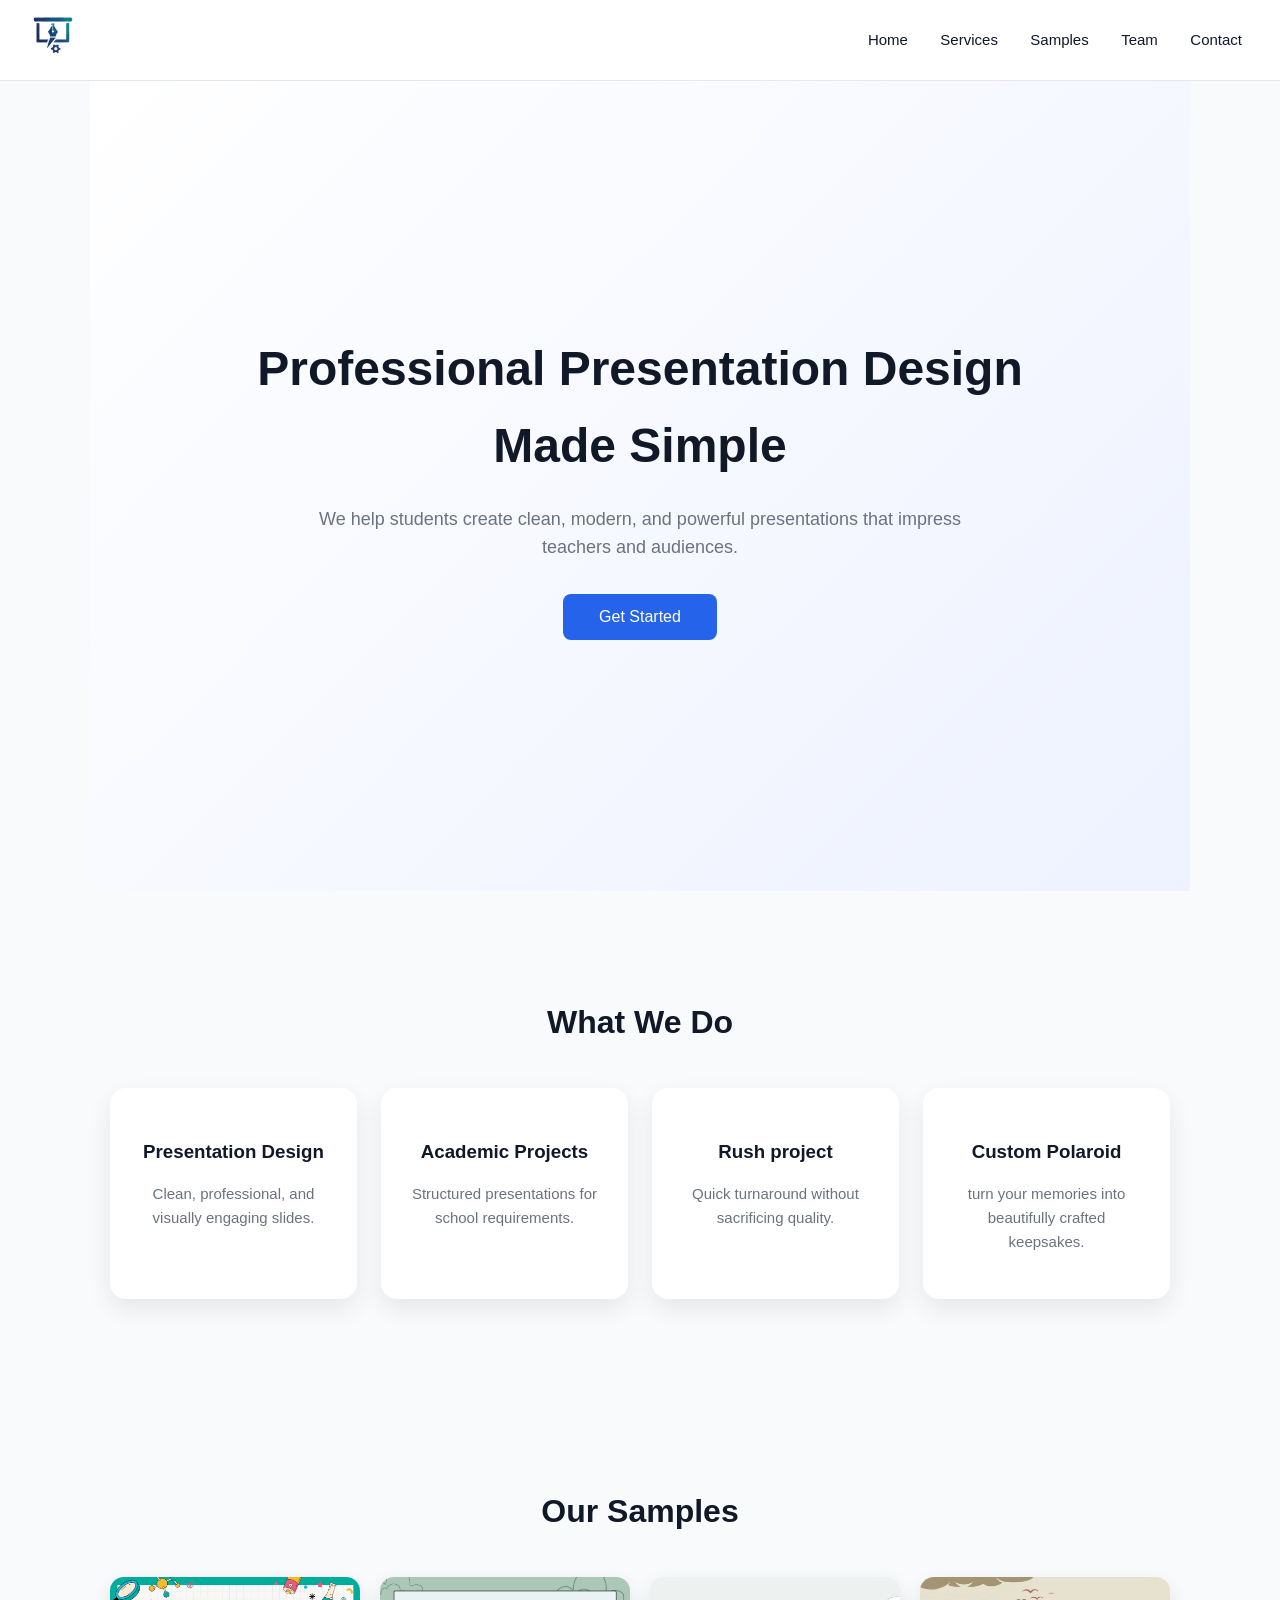
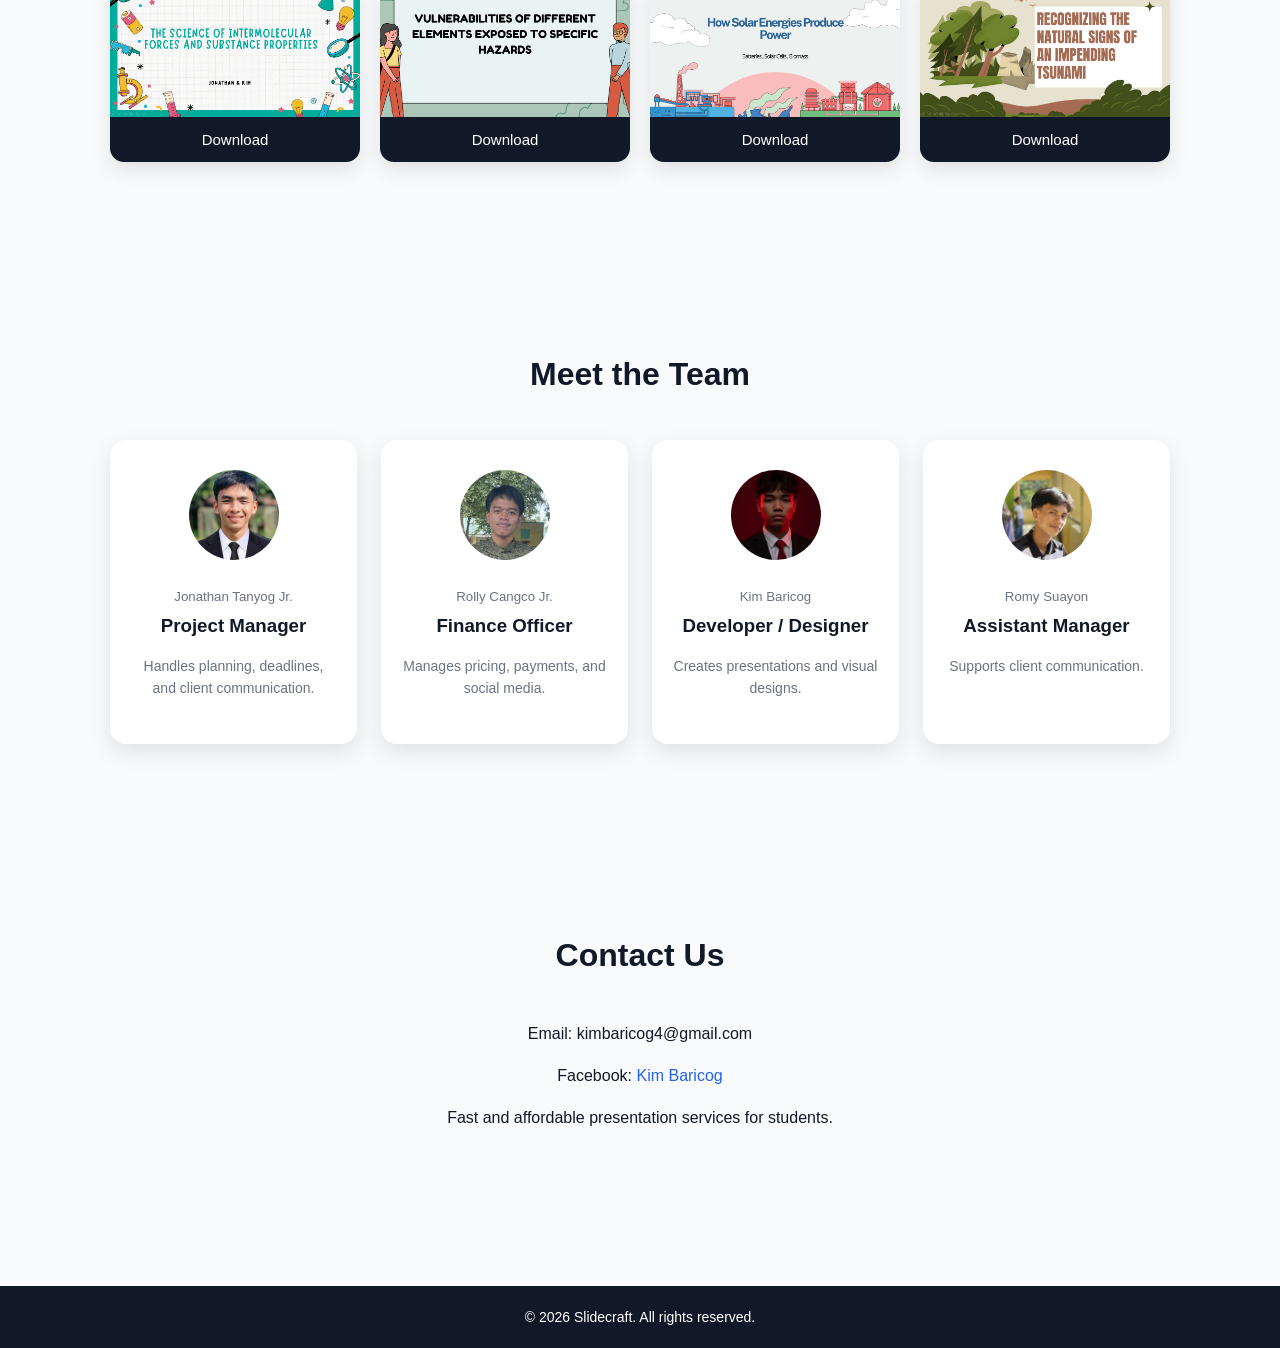
==== index.html @ c9a77bda "final" ====
<!DOCTYPE html>
<html lang="en">
  <head>
    <meta charset="UTF-8" />
    <meta name="viewport" content="width=device-width, initial-scale=1.0" />
    <title>Slidecraft</title>
    <link rel="icon" href="static/logoforweb.png" />
    <link rel="stylesheet" type="text/css" href="static/main.css" />
  </head>

  <body>
    <!-- HEADER -->
    <header>
      <div class="name">
        <img src="static/logoforweb.png" alt="Slidecraft Logo" />
      </div>
      <div class="landings">
        <a href="#main"><button>Home</button></a>
        <a href="#services"><button>Services</button></a>
        <a href="#sample"><button>Samples</button></a>
        <a href="#team"><button>Team</button></a>
        <a href="#contact"><button>Contact</button></a>
      </div>
    </header>

    <!-- HERO -->
    <section id="main">
      <div class="maintext">
        <h1>Professional Presentation Design Made Simple</h1>
        <p>
          We help students create clean, modern, and powerful presentations that
          impress teachers and audiences.
        </p>
        <button id="btn">Get Started</button>
      </div>
    </section>

    <!-- SERVICES -->
    <section id="services">
      <h2>What We Do</h2>
      <div class="services">
        <div class="service">
          <h3>Presentation Design</h3>
          <p>Clean, professional, and visually engaging slides.</p>
        </div>
        <div class="service">
          <h3>Academic Projects</h3>
          <p>Structured presentations for school requirements.</p>
        </div>
        <div class="service">
          <h3>Rush project</h3>
          <p>Quick turnaround without sacrificing quality.</p>
        </div>
        <div class="service">
          <h3>Custom Polaroid</h3>
          <p>turn your memories into beautifully crafted keepsakes.</p>
        </div>
      </div>
    </section>

    <!-- SAMPLES -->
    <section id="sample">
      <h2>Our Samples</h2>
      <div class="samples">
        <div class="samplebox">
          <img src="static/photo/inter.png" />
          <a href="static/pptexample/intemolecular.pptx">
            <button>Download</button></a
          >
        </div>
        <div class="samplebox">
          <img src="static/photo/vulna.png" />
          <a href="static/pptexample/Vulnerabilities.pptx"
            ><button>Download</button></a
          >
        </div>
        <div class="samplebox">
          <img src="static/photo/solar.png" />
          <a href="static/pptexample/Solar Energies.pptx"
            ><button>Download</button></a
          >
        </div>
        <div class="samplebox">
          <img src="static/photo/tsunami.png" />
          <a href="static/pptexample/tsunami.pptx"><button>Download</button></a>
        </div>
      </div>
    </section>

    <!-- TEAM -->
    <section id="team">
      <h2>Meet the Team</h2>
      <div class="team">
        <div class="member">
          <img src="static/photo/tanyog.jpg" />
          <h5>Jonathan Tanyog Jr.</h5>
          <h3>Project Manager</h3>
          <p>Handles planning, deadlines, and client communication.</p>
        </div>

        <div class="member">
          <img src="static/photo/cangco.jpg" />
          <h5>Rolly Cangco Jr.</h5>
          <h3>Finance Officer</h3>
          <p>Manages pricing, payments, and social media.</p>
        </div>

        <div class="member">
          <img src="static/photo/kim.jpg" />
          <h5>Kim Baricog</h5>
          <h3>Developer / Designer</h3>
          <p>Creates presentations and visual designs.</p>
        </div>

        <div class="member">
          <img src="static/photo/romy.jpg" />
          <h5>Romy Suayon</h5>
          <h3>Assistant Manager</h3>
          <p>Supports client communication.</p>
        </div>
      </div>
    </section>

    <!-- CONTACT -->
    <section id="contact">
      <h2>Contact Us</h2>
      <div class="contact">
        <p>Email: kimbaricog4@gmail.com</p>
        <p>
          Facebook:
          <a href="https://www.facebook.com/kim.baricog.2025">Kim Baricog</a>
        </p>
        <p>Fast and affordable presentation services for students.</p>
      </div>
    </section>

    <footer>© 2026 Slidecraft. All rights reserved.</footer>
  </body>
  <script src="static/main.js" defer></script>
</html>
---- static/main.css ----
:root {
  --primary: #111827;
  --accent: #2563eb;
  --bg-light: #f8fafc;
  --text-muted: #6b7280;
}

* {
  box-sizing: border-box;
  font-family: "Segoe UI", Arial, sans-serif;
}

html {
  scroll-behavior: smooth;
}

body {
  margin: 0;
  background-color: var(--bg-light);
  color: var(--primary);
  line-height: 1.6;
}

/* ================= HEADER ================= */
header {
  position: sticky;
  top: 0;
  z-index: 100;
  background: #fff;
  padding: 16px 32px;
  display: flex;
  justify-content: space-between;
  align-items: center;
  border-bottom: 1px solid #e5e7eb;
}

.name img {
  height: 40px;
}

.landings a {
  margin-left: 16px;
  text-decoration: none;
}

.landings button {
  background: none;
  border: none;
  font-size: 15px;
  cursor: pointer;
  color: var(--primary);
}

.landings button:hover {
  color: var(--accent);
}

/* ================= HERO ================= */
#main {
  min-height: 90vh;
  display: flex;
  align-items: center;
  justify-content: center;
  padding: 80px 20px;
  text-align: center;
  background: linear-gradient(135deg, #ffffff, #eef2ff);
}

.maintext h1 {
  font-size: 3rem;
  max-width: 800px;
  margin: 0 auto 20px;
}

.maintext p {
  font-size: 18px;
  color: var(--text-muted);
  max-width: 650px;
  margin: 0 auto 32px;
}

.maintext button {
  padding: 14px 36px;
  border-radius: 8px;
  border: none;
  background: var(--accent);
  color: #fff;
  font-size: 16px;
  cursor: pointer;
}

.maintext button:hover {
  background: #1d4ed8;
}

/* ================= SECTIONS ================= */
section {
  padding: 80px 20px;
  max-width: 1100px;
  margin: auto;
}

section h2 {
  font-size: 2rem;
  text-align: center;
  margin-bottom: 40px;
}

/* ================= SERVICES ================= */
.services {
  display: grid;
  grid-template-columns: repeat(auto-fit, minmax(220px, 1fr));
  gap: 24px;
}

.service {
  background: #fff;
  padding: 30px;
  border-radius: 16px;
  text-align: center;
  box-shadow: 0 10px 25px rgba(0, 0, 0, 0.08);
}

.service h3 {
  margin-bottom: 10px;
}

.service p {
  color: var(--text-muted);
  font-size: 15px;
}

/* ================= SAMPLES ================= */
.samples {
  display: grid;
  grid-template-columns: repeat(auto-fit, minmax(220px, 1fr));
  gap: 20px;
}

.samplebox {
  background: #fff;
  border-radius: 14px;
  overflow: hidden;
  box-shadow: 0 8px 20px rgba(0, 0, 0, 0.1);
}

.samplebox img {
  width: 100%;
  display: block;
}

.samplebox button {
  width: 100%;
  padding: 14px;
  border: none;
  background: var(--primary);
  color: #fff;
  cursor: pointer;
  font-size: 15px;
}

/* ================= TEAM ================= */
.team {
  display: grid;
  grid-template-columns: repeat(auto-fit, minmax(220px, 1fr));
  gap: 24px;
}

.member {
  background: #fff;
  border-radius: 16px;
  padding: 30px 20px;
  text-align: center;
  box-shadow: 0 8px 22px rgba(0, 0, 0, 0.1);
}

.member img {
  width: 90px;
  height: 90px;
  border-radius: 50%;
  object-fit: cover;
  margin-bottom: 12px;
}

.member h5 {
  margin: 6px 0 2px;
  font-weight: normal;
  color: var(--text-muted);
}

.member h3 {
  margin: 4px 0;
}

.member p {
  font-size: 14px;
  color: var(--text-muted);
}

/* ================= CONTACT ================= */
.contact {
  text-align: center;
  font-size: 16px;
}

.contact a {
  color: var(--accent);
  text-decoration: none;
}

/* ================= FOOTER ================= */
footer {
  background: var(--primary);
  color: #fff;
  text-align: center;
  padding: 20px;
  font-size: 14px;
  margin-top: 60px;
}
/* ================= MOBILE OPTIMIZATION ================= */
@media (max-width: 768px) {
  /* HEADER */
  header {
    padding: 12px 16px;
    flex-direction: column;
    gap: 10px;
  }

  .landings {
    display: flex;
    flex-wrap: wrap;
    justify-content: center;
    gap: 10px;
  }

  .landings button {
    font-size: 14px;
  }

  /* HERO */
  #main {
    padding: 60px 16px;
  }

  .maintext h1 {
    font-size: 2rem;
  }

  .maintext p {
    font-size: 16px;
  }

  .maintext button {
    width: 100%;
    max-width: 320px;
  }

  /* SECTIONS */
  section {
    padding: 60px 16px;
  }

  section h2 {
    font-size: 1.6rem;
  }

  /* SERVICES */
  .services {
    gap: 16px;
  }

  /* SAMPLES */
  .samples {
    grid-template-columns: 1fr;
  }

  /* TEAM */
  .team {
    grid-template-columns: 1fr;
  }

  .member {
    padding: 24px 16px;
  }

  /* CONTACT */
  .contact p {
    font-size: 15px;
  }

  footer {
    font-size: 13px;
    padding: 16px;
  }
}
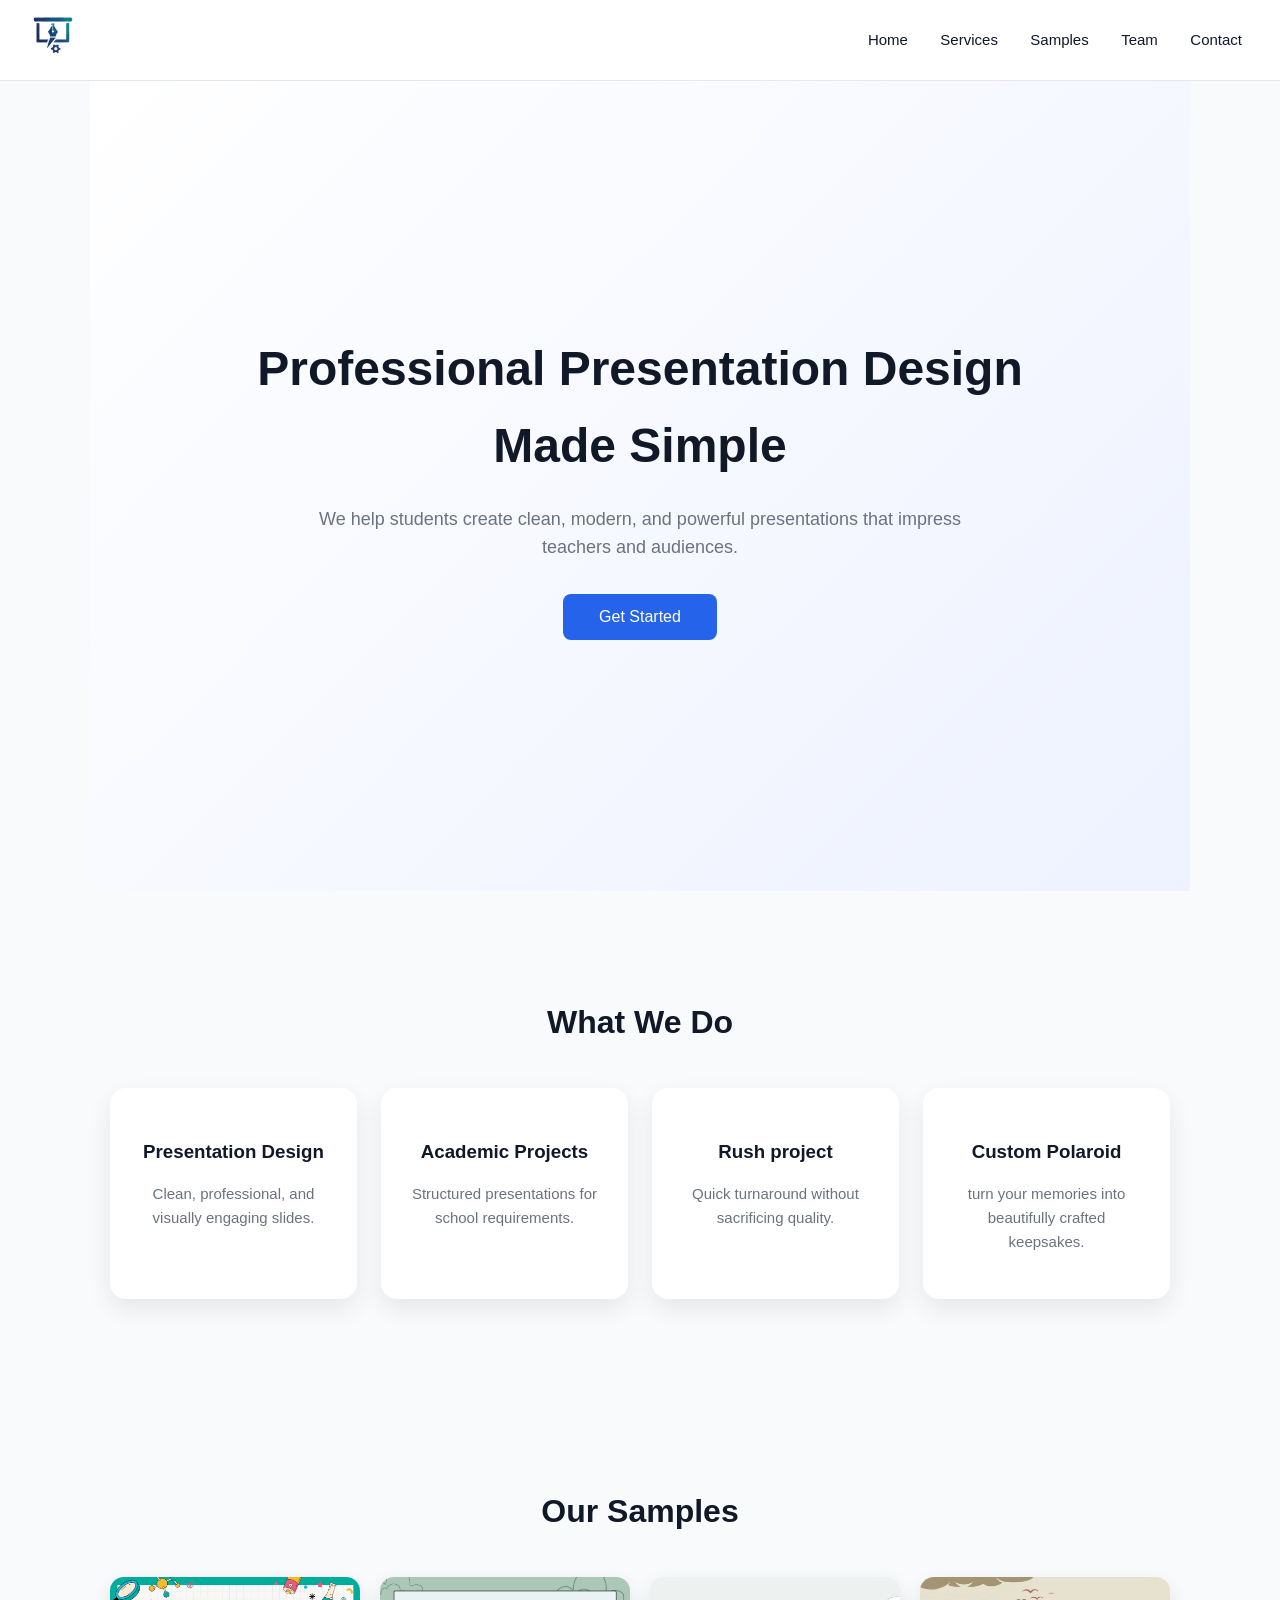
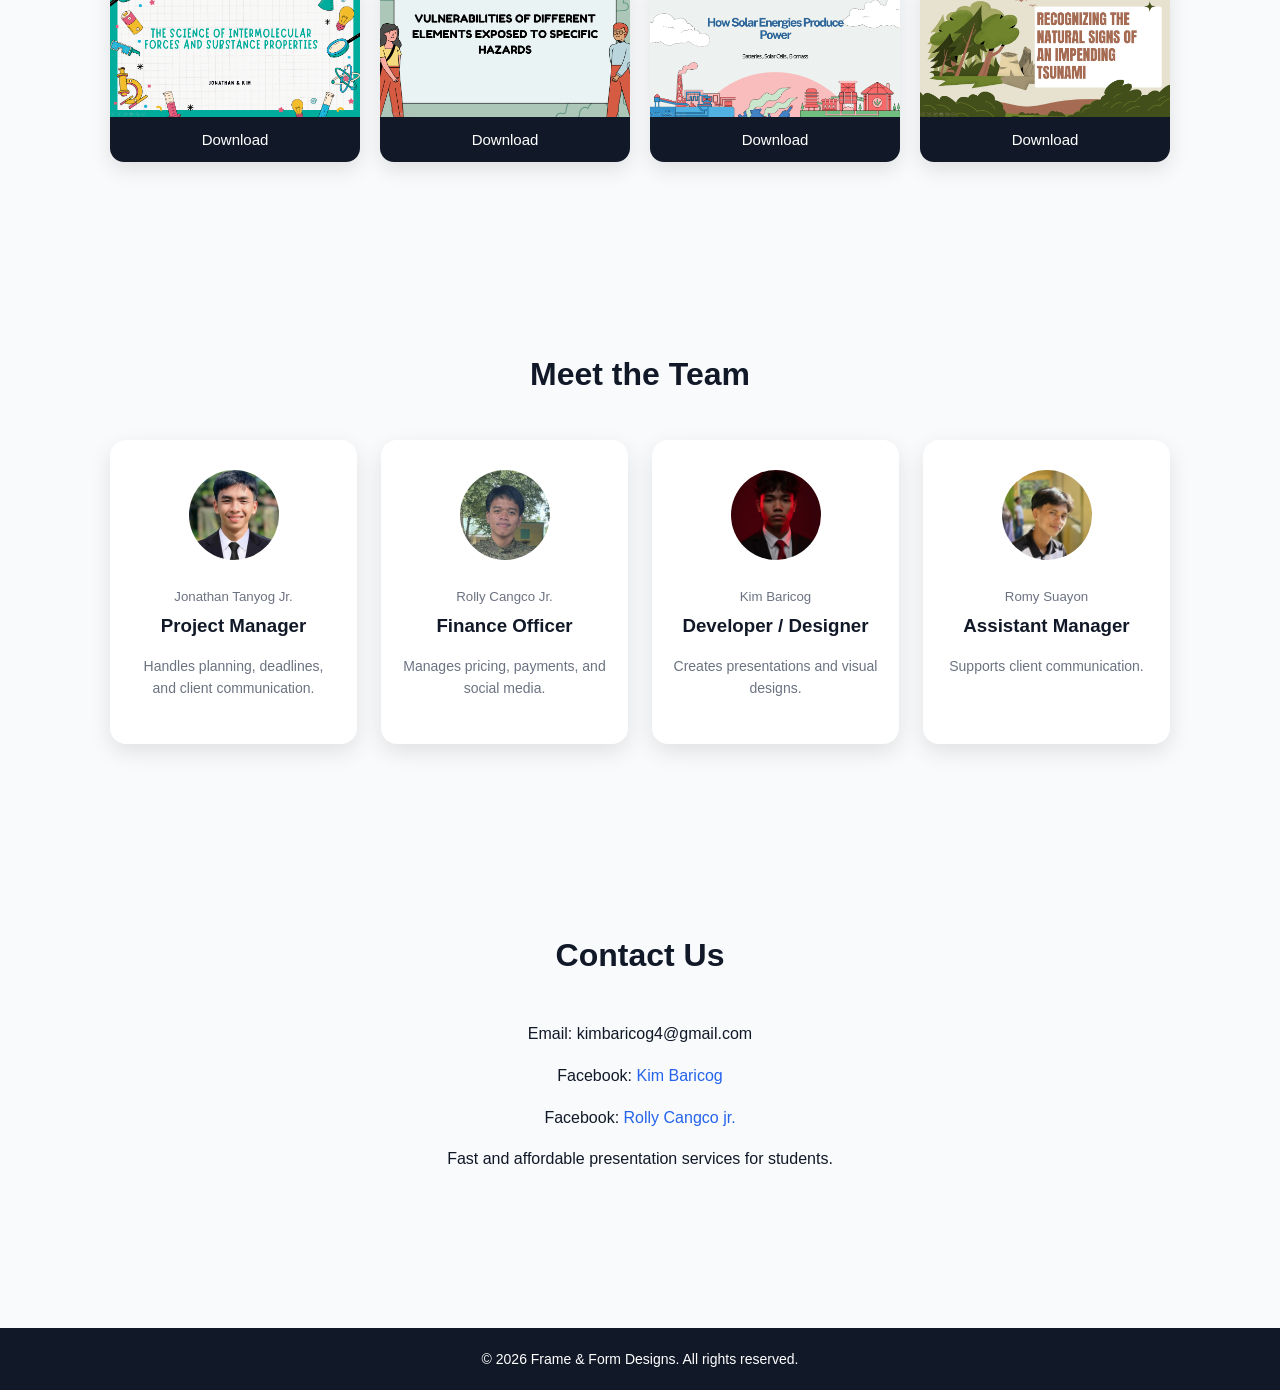
==== commit 2989d22a: "h" ====
--- a/index.html
+++ b/index.html
@@ -3,7 +3,7 @@
   <head>
     <meta charset="UTF-8" />
     <meta name="viewport" content="width=device-width, initial-scale=1.0" />
-    <title>Slidecraft</title>
+    <title>Frame & Form Designs</title>
     <link rel="icon" href="static/logoforweb.png" />
     <link rel="stylesheet" type="text/css" href="static/main.css" />
   </head>
@@ -130,11 +130,15 @@
           Facebook:
           <a href="https://www.facebook.com/kim.baricog.2025">Kim Baricog</a>
         </p>
+        <p>
+          Facebook:
+          <a href="https://www.facebook.com/PCCDCANGCO">Rolly Cangco jr.</a>
+        </p>
         <p>Fast and affordable presentation services for students.</p>
       </div>
     </section>
 
-    <footer>© 2026 Slidecraft. All rights reserved.</footer>
+    <footer>© 2026 Frame & Form Designs. All rights reserved.</footer>
   </body>
   <script src="static/main.js" defer></script>
 </html>
--- a/static/main.css
+++ b/static/main.css
@@ -221,7 +221,7 @@
 @media (max-width: 768px) {
   /* HEADER */
   header {
-    padding: 12px 16px;
+    padding: 5px 16px;
     flex-direction: column;
     gap: 10px;
   }
@@ -234,7 +234,13 @@
   }
 
   .landings button {
-    font-size: 14px;
+    font-size: 10px;
+    font-weight: bold;
+    overflow: none;
+  }
+  .landings button:active,
+  .landings button:focus {
+    color: blue;
   }
 
   /* HERO */
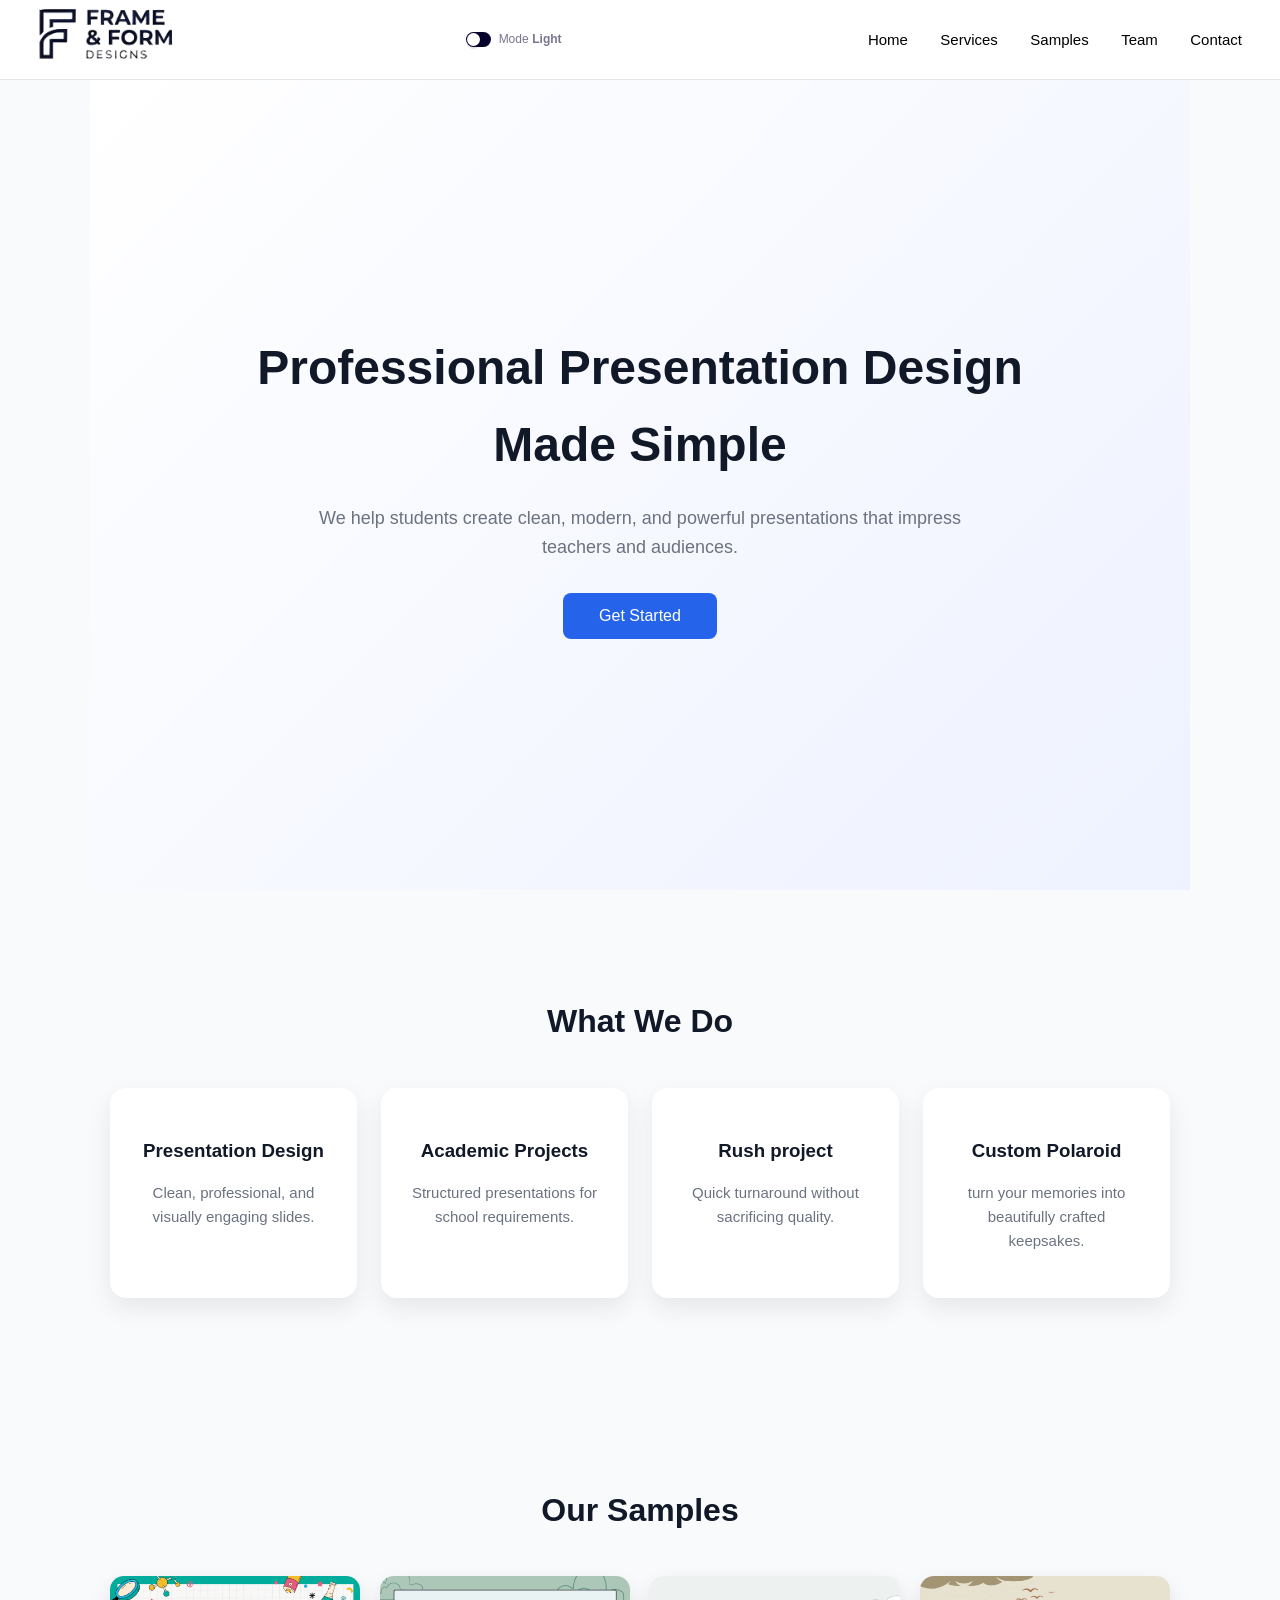
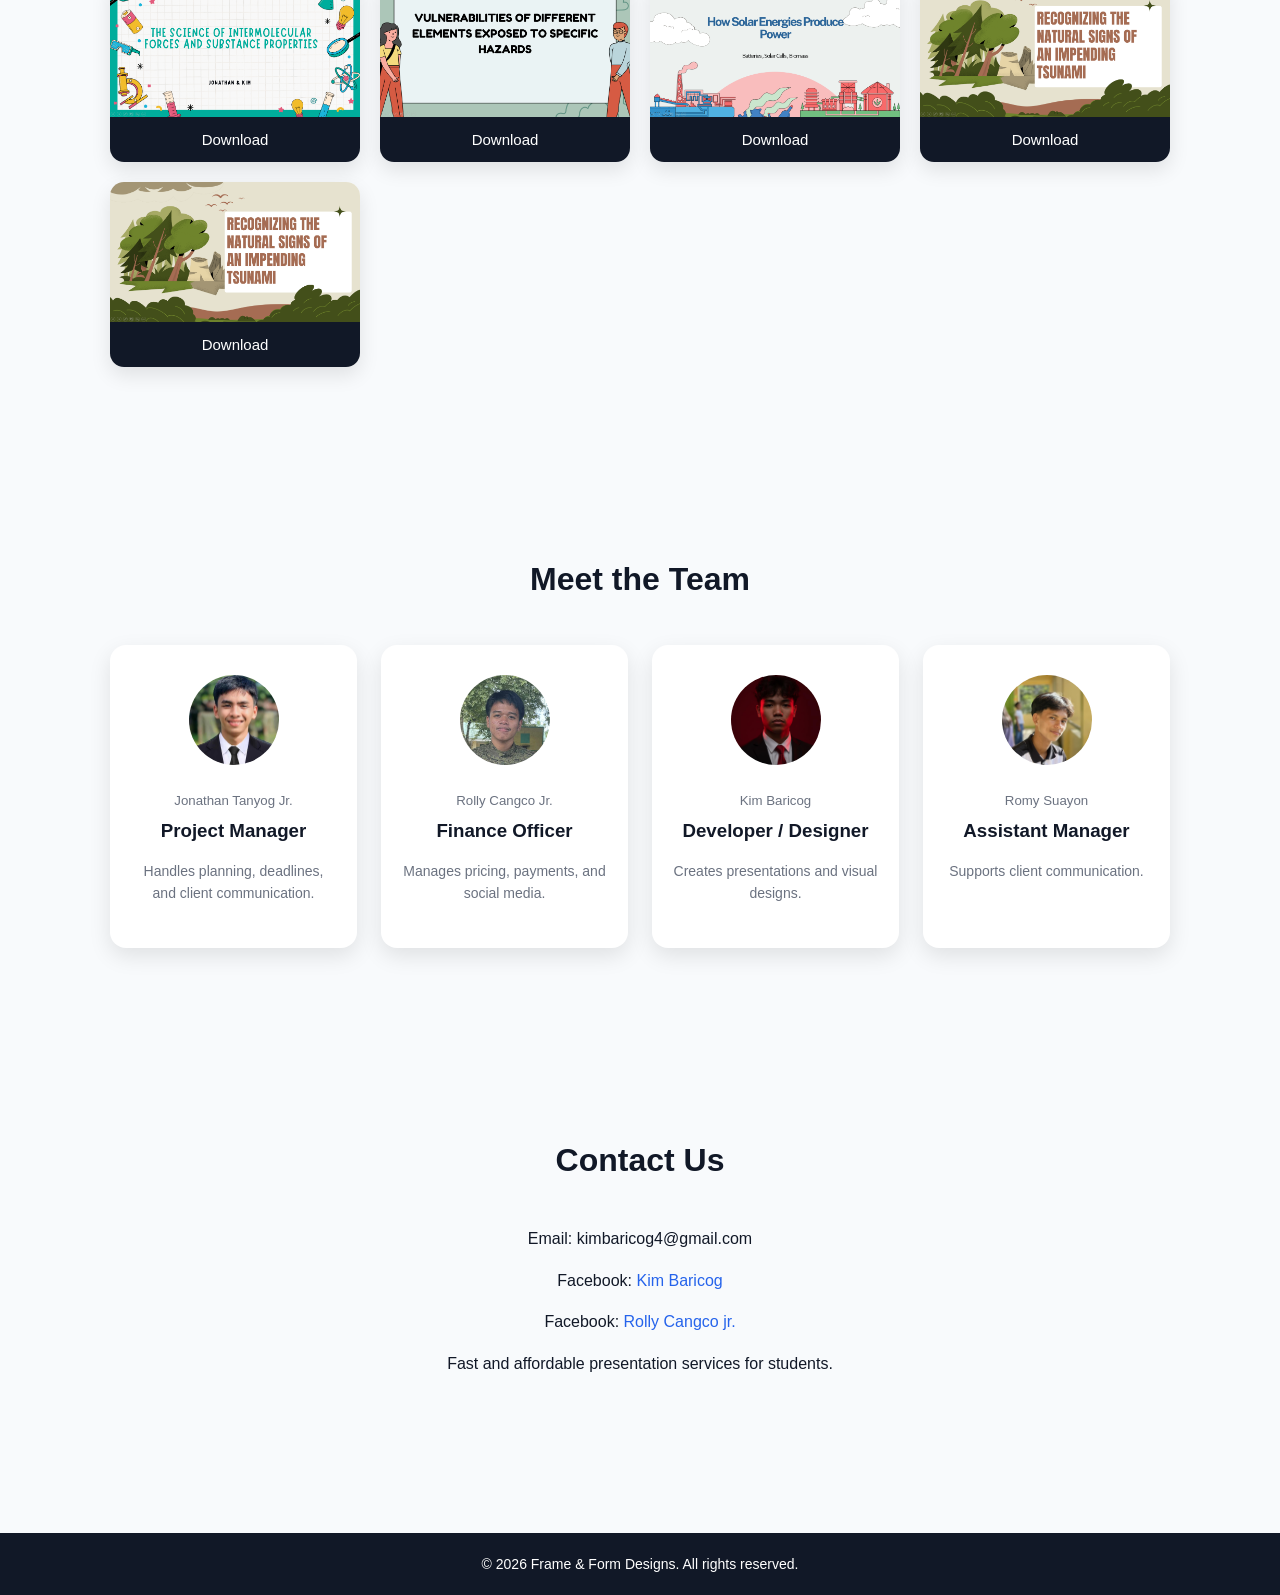
==== commit 785ae3e4: "initial update" ====
--- a/index.html
+++ b/index.html
@@ -6,15 +6,37 @@
     <title>Frame & Form Designs</title>
     <link rel="icon" href="static/logoforweb.png" />
     <link rel="stylesheet" type="text/css" href="static/main.css" />
+    <link rel="stylesheet" type="text/css" href="static/modes.css" />
+    <link rel="stylesheet" type="text/css" href="static/darkmode.css" />
   </head>
 
   <body>
     <!-- HEADER -->
-    <header>
+    <header id="head">
       <div class="name">
-        <img src="static/logoforweb.png" alt="Slidecraft Logo" />
+        <img id="img" src="static/logo.png" alt="Slidecraft Logo" />
       </div>
-      <div class="landings">
+      <div class="checkbox-wrapper-35">
+        <input
+          value="private"
+          name="switch"
+          id="switch"
+          type="checkbox"
+          class="switch"
+        />
+        <label for="switch">
+          <span class="switch-x-text">Mode </span>
+          <span class="switch-x-toggletext">
+            <span class="switch-x-unchecked"
+              ><span class="switch-x-hiddenlabel">Unchecked: </span>Light</span
+            >
+            <span class="switch-x-checked"
+              ><span class="switch-x-hiddenlabel">Checked: </span>Dark</span
+            >
+          </span>
+        </label>
+      </div>
+      <div id="landing" class="landings">
         <a href="#main"><button>Home</button></a>
         <a href="#services"><button>Services</button></a>
         <a href="#sample"><button>Samples</button></a>
@@ -84,6 +106,11 @@
           <img src="static/photo/tsunami.png" />
           <a href="static/pptexample/tsunami.pptx"><button>Download</button></a>
         </div>
+
+        <div class="samplebox">
+          <img src="static/photo/tsunami.png" />
+          <a href="static/pptexample/tsunami.pptx"><button>Download</button></a>
+        </div>
       </div>
     </section>
 
@@ -139,6 +166,6 @@
     </section>
 
     <footer>© 2026 Frame & Form Designs. All rights reserved.</footer>
+    <script src="static/main.js" defer></script>
   </body>
-  <script src="static/main.js" defer></script>
 </html>
--- a/static/main.css
+++ b/static/main.css
@@ -17,7 +17,7 @@
 body {
   margin: 0;
   background-color: var(--bg-light);
-  color: var(--primary);
+  color: #111827;
   line-height: 1.6;
 }
 
@@ -27,7 +27,7 @@
   top: 0;
   z-index: 100;
   background: #fff;
-  padding: 16px 32px;
+  padding: 0px 32px;
   display: flex;
   justify-content: space-between;
   align-items: center;
@@ -35,7 +35,7 @@
 }
 
 .name img {
-  height: 40px;
+  width: 150px;
 }
 
 .landings a {
@@ -48,7 +48,6 @@
   border: none;
   font-size: 15px;
   cursor: pointer;
-  color: var(--primary);
 }
 
 .landings button:hover {
@@ -298,4 +297,7 @@
     font-size: 13px;
     padding: 16px;
   }
-}
+  .name img {
+    width: 80px;
+  }
+}
--- a/static/modes.css
+++ b/static/modes.css
@@ -0,0 +1,120 @@
+.checkbox-wrapper-35 .switch {
+  display: none;
+}
+
+.checkbox-wrapper-35 .switch + label {
+  -webkit-box-align: center;
+  -webkit-align-items: center;
+  -ms-flex-align: center;
+  align-items: center;
+  color: #78768d;
+  cursor: pointer;
+  display: -webkit-box;
+  display: -webkit-flex;
+  display: -ms-flexbox;
+  display: flex;
+  font-family: "Helvetica Neue", Helvetica, Arial, sans-serif;
+  font-size: 12px;
+  line-height: 15px;
+  position: relative;
+  -webkit-user-select: none;
+  -moz-user-select: none;
+  -ms-user-select: none;
+  user-select: none;
+}
+
+.checkbox-wrapper-35 .switch + label::before,
+.checkbox-wrapper-35 .switch + label::after {
+  content: "";
+  display: block;
+}
+
+.checkbox-wrapper-35 .switch + label::before {
+  background-color: #05012c;
+  border-radius: 500px;
+  height: 15px;
+  margin-right: 8px;
+  -webkit-transition: background-color 0.125s ease-out;
+  transition: background-color 0.125s ease-out;
+  width: 25px;
+}
+
+.checkbox-wrapper-35 .switch + label::after {
+  background-color: #fff;
+  border-radius: 13px;
+  box-shadow: 0 3px 1px 0 rgba(37, 34, 71, 0.05),
+    0 2px 2px 0 rgba(37, 34, 71, 0.1), 0 3px 3px 0 rgba(37, 34, 71, 0.05);
+  height: 13px;
+  left: 1px;
+  position: absolute;
+  top: 1px;
+  -webkit-transition: -webkit-transform 0.125s ease-out;
+  transition: -webkit-transform 0.125s ease-out;
+  transition: transform 0.125s ease-out;
+  transition: transform 0.125s ease-out, -webkit-transform 0.125s ease-out;
+  width: 13px;
+}
+
+.checkbox-wrapper-35 .switch + label .switch-x-text {
+  display: block;
+  margin-right: 0.3em;
+}
+
+.checkbox-wrapper-35 .switch + label .switch-x-toggletext {
+  display: block;
+  font-weight: bold;
+  height: 15px;
+  overflow: hidden;
+  position: relative;
+  width: 30px;
+}
+
+.checkbox-wrapper-35 .switch + label .switch-x-unchecked,
+.checkbox-wrapper-35 .switch + label .switch-x-checked {
+  left: 0;
+  position: absolute;
+  top: 0;
+  -webkit-transition: opacity 0.125s ease-out, -webkit-transform 0.125s ease-out;
+  transition: opacity 0.125s ease-out, -webkit-transform 0.125s ease-out;
+  transition: transform 0.125s ease-out, opacity 0.125s ease-out;
+  transition: transform 0.125s ease-out, opacity 0.125s ease-out,
+    -webkit-transform 0.125s ease-out;
+}
+
+.checkbox-wrapper-35 .switch + label .switch-x-unchecked {
+  opacity: 1;
+  -webkit-transform: none;
+  transform: none;
+}
+
+.checkbox-wrapper-35 .switch + label .switch-x-checked {
+  opacity: 0;
+  -webkit-transform: translate3d(0, 100%, 0);
+  transform: translate3d(0, 100%, 0);
+}
+
+.checkbox-wrapper-35 .switch + label .switch-x-hiddenlabel {
+  position: absolute;
+  visibility: hidden;
+}
+
+.checkbox-wrapper-35 .switch:checked + label::before {
+  background-color: #ffb500;
+}
+
+.checkbox-wrapper-35 .switch:checked + label::after {
+  -webkit-transform: translate3d(10px, 0, 0);
+  transform: translate3d(10px, 0, 0);
+}
+
+.checkbox-wrapper-35 .switch:checked + label .switch-x-unchecked {
+  opacity: 0;
+  -webkit-transform: translate3d(0, -100%, 0);
+  transform: translate3d(0, -100%, 0);
+}
+
+.checkbox-wrapper-35 .switch:checked + label .switch-x-checked {
+  opacity: 1;
+  -webkit-transform: none;
+  transform: none;
+}
--- a/static/darkmode.css
+++ b/static/darkmode.css
@@ -0,0 +1,34 @@
+:root {
+  --primary: #111827;
+}
+
+body.dark {
+  background-color: var(--primary);
+  color: white;
+  transition: background-color 0.3s ease, color 0.3s ease;
+}
+.dark #head {
+  background-color: #111827;
+  color: white;
+}
+.dark #main {
+  background: linear-gradient(135deg, #070b1a, #0c1534);
+  color: white;
+  transition: background-color 0.3s ease, color 0.3s ease;
+}
+
+.dark .service,
+.dark .member {
+  background-color: #070b1a;
+  color: white;
+  transition: background-color 0.3s ease, color 0.3s ease;
+}
+
+.dark #sample button {
+  background-color: #020a1a;
+}
+.dark footer {
+  background-color: #070b1a;
+  color: white;
+  transition: background-color 0.3s ease, color 0.3s ease;
+}
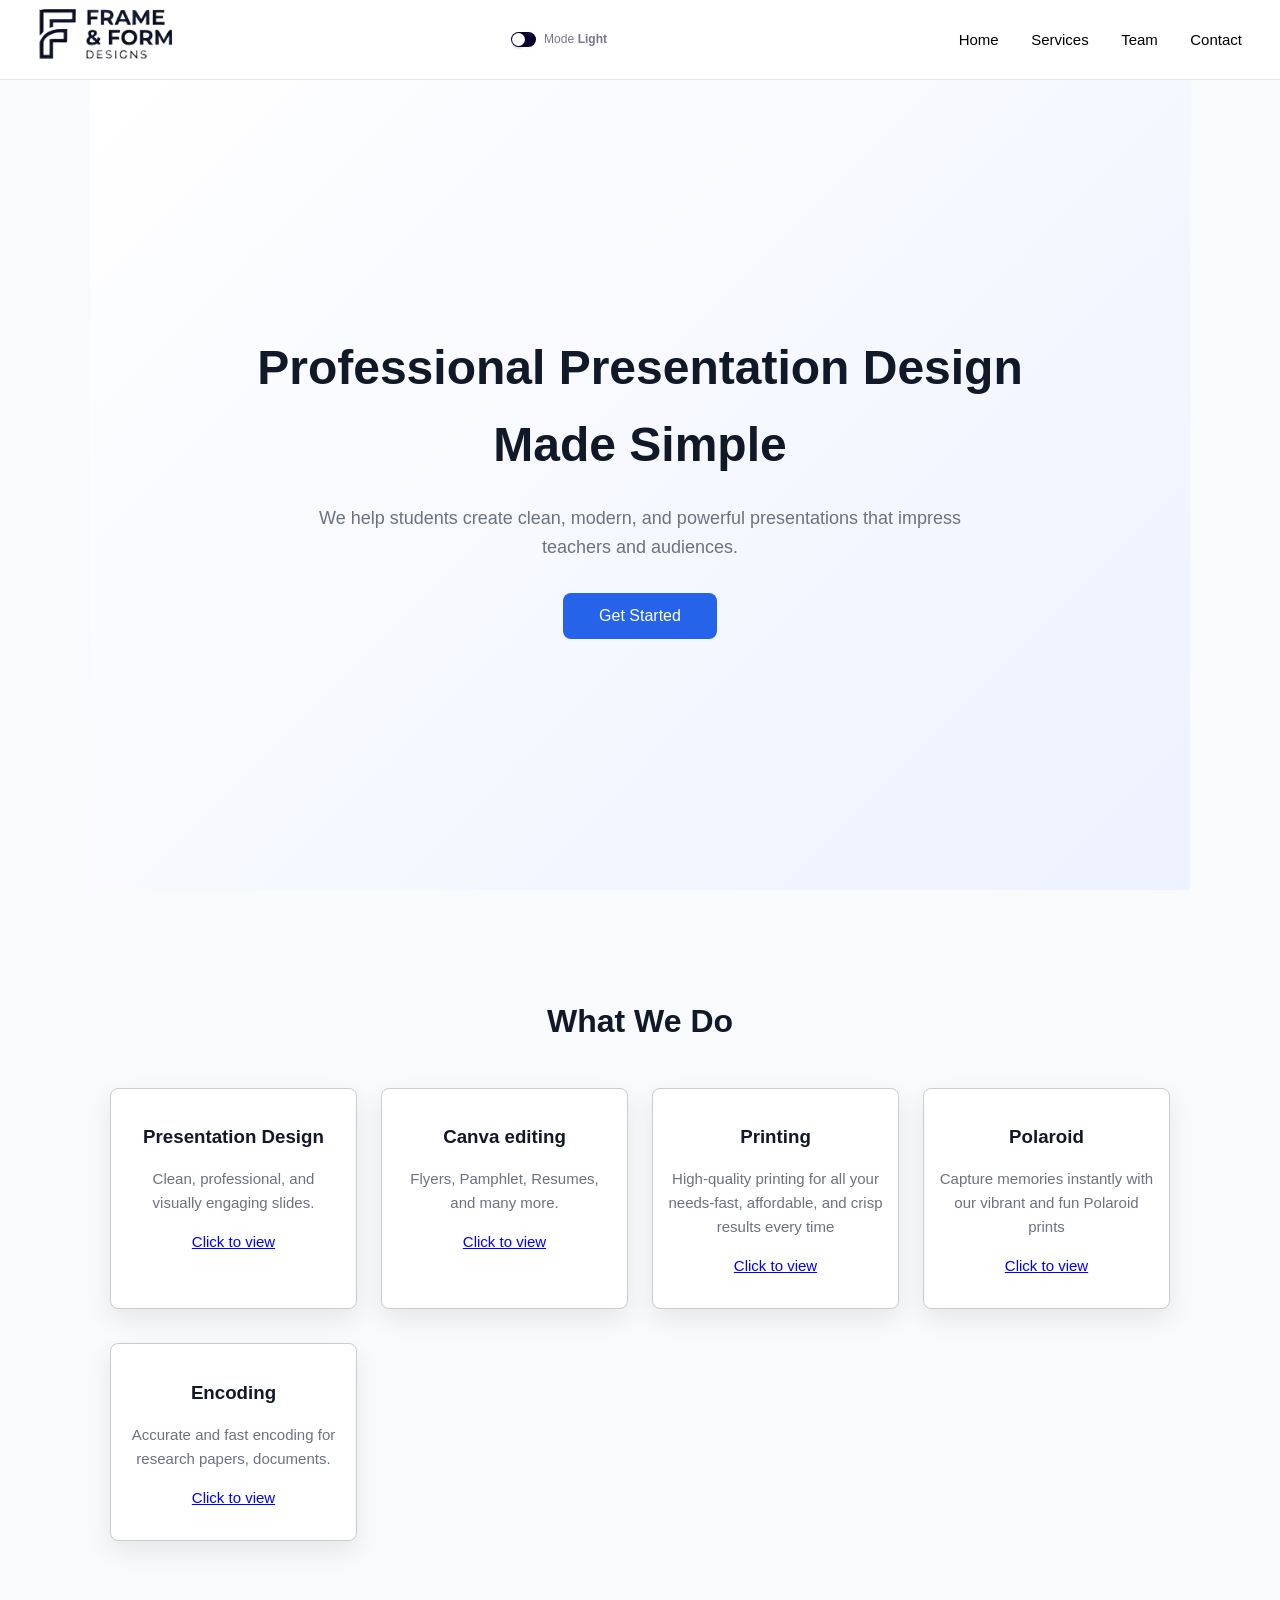
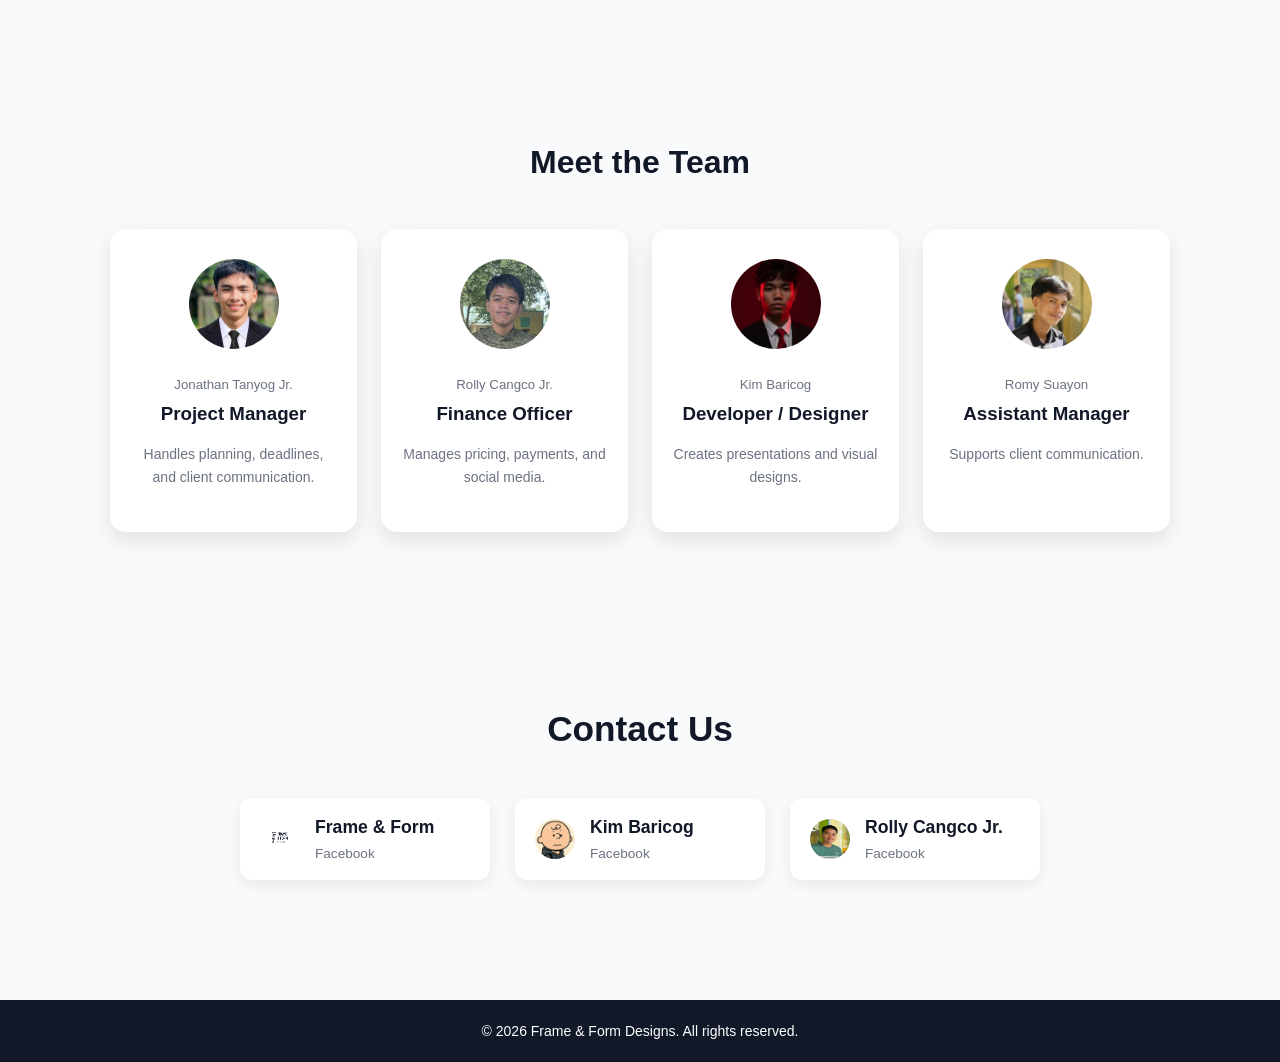
==== commit be25b7e7: "initial update" ====
--- a/index.html
+++ b/index.html
@@ -5,9 +5,9 @@
     <meta name="viewport" content="width=device-width, initial-scale=1.0" />
     <title>Frame & Form Designs</title>
     <link rel="icon" href="static/logoforweb.png" />
-    <link rel="stylesheet" type="text/css" href="static/main.css" />
-    <link rel="stylesheet" type="text/css" href="static/modes.css" />
-    <link rel="stylesheet" type="text/css" href="static/darkmode.css" />
+    <link rel="stylesheet" type="text/css" href="./static/main.css" />
+    <link rel="stylesheet" type="text/css" href="./static/modes.css" />
+    <link rel="stylesheet" type="text/css" href="./static/darkmode.css" />
   </head>
 
   <body>
@@ -39,7 +39,7 @@
       <div id="landing" class="landings">
         <a href="#main"><button>Home</button></a>
         <a href="#services"><button>Services</button></a>
-        <a href="#sample"><button>Samples</button></a>
+
         <a href="#team"><button>Team</button></a>
         <a href="#contact"><button>Contact</button></a>
       </div>
@@ -61,58 +61,100 @@
     <section id="services">
       <h2>What We Do</h2>
       <div class="services">
-        <div class="service">
+        <div class="service" onclick="toggleService(this)">
           <h3>Presentation Design</h3>
           <p>Clean, professional, and visually engaging slides.</p>
-        </div>
-        <div class="service">
-          <h3>Academic Projects</h3>
-          <p>Structured presentations for school requirements.</p>
-        </div>
-        <div class="service">
-          <h3>Rush project</h3>
-          <p>Quick turnaround without sacrificing quality.</p>
-        </div>
-        <div class="service">
-          <h3>Custom Polaroid</h3>
-          <p>turn your memories into beautifully crafted keepsakes.</p>
+          <p id="clickview">Click to view</p>
+
+          <div class="service-more">
+            <p>Some of our sample designs:<br />click to download</p>
+            <div class="service-images">
+              <a href="static/pptexample/Solar Energies.pptx"
+                ><img src="static/photo/solar.png" alt="Design 1"
+              /></a>
+              <a href="static/pptexample/volcanicsign.pptx"
+                ><img src="static/photo/volcanicsing.png" alt="Design 1"
+              /></a>
+              <a href="static/pptexample/tsunami.pptx"
+                ><img src="static/photo/tsunami.png" alt="Design 1"
+              /></a>
+              <a href="static/pptexample/Vulnerabilities.pptx"
+                ><img src="static/photo/vulna.png" alt="Design 1"
+              /></a>
+            </div>
+          </div>
+        </div>
+
+        <div class="service" onclick="toggleService(this)">
+          <h3>Canva editing</h3>
+          <p>Flyers, Pamphlet, Resumes, and many more.</p>
+          <p id="clickview">Click to view</p>
+
+          <div class="service-more">
+            <p>Some of our sample designs:<br />click to download</p>
+            <div class="service-images">
+              <a href="static/canvaexample/flyer.png" download
+                ><img src="static/canvaexample/flyer.png" alt="Design 1"
+              /></a>
+              <a href="static/canvaexample/alchemy.jpg" download
+                ><img src="static/canvaexample/alchemy.jpg" alt="Design 1"
+              /></a>
+            </div>
+          </div>
+        </div>
+
+        <div class="service" onclick="toggleService(this)">
+          <h3>Printing</h3>
+          <p>
+            High-quality printing for all your needs-fast, affordable, and crisp
+            results every time
+          </p>
+          <p id="clickview">Click to view</p>
+
+          <div class="service-more">
+            <p style="font-weight: bold">Pricing:</p>
+            <p>
+              • 1 page – <strong>₱5</strong><br />
+              • More than 10 pages – <strong>₱4</strong> per page
+            </p>
+          </div>
+        </div>
+
+        <div class="service" onclick="toggleService(this)">
+          <h3>Polaroid</h3>
+          <p>
+            Capture memories instantly with our vibrant and fun Polaroid prints
+          </p>
+          <p id="clickview">Click to view</p>
+
+          <div class="service-more">
+            <p style="font-weight: bold">Pricing:</p>
+            <p>
+              • 1×1 – <strong>₱10 (whole photopaper A4)</strong><br />
+              • 2×2 – <strong>₱15 (whole photopaper A4)</strong>
+            </p>
+          </div>
+        </div>
+
+        <div class="service" onclick="toggleService(this)">
+          <h3>Encoding</h3>
+          <p>Accurate and fast encoding for research papers, documents.</p>
+          <p id="clickview">Click to view</p>
+
+          <div class="service-more">
+            <p style="font-weight: bold">Pricing:</p>
+            <p>
+              • Research paper / any document – ₱30 or more than (depending on
+              text length)
+            </p>
+            <p style="font-weight: bold">Encoding bundle</p>
+            <p>• Encoding + PPT (price depends on text length)</p>
+          </div>
         </div>
       </div>
     </section>
 
     <!-- SAMPLES -->
-    <section id="sample">
-      <h2>Our Samples</h2>
-      <div class="samples">
-        <div class="samplebox">
-          <img src="static/photo/inter.png" />
-          <a href="static/pptexample/intemolecular.pptx">
-            <button>Download</button></a
-          >
-        </div>
-        <div class="samplebox">
-          <img src="static/photo/vulna.png" />
-          <a href="static/pptexample/Vulnerabilities.pptx"
-            ><button>Download</button></a
-          >
-        </div>
-        <div class="samplebox">
-          <img src="static/photo/solar.png" />
-          <a href="static/pptexample/Solar Energies.pptx"
-            ><button>Download</button></a
-          >
-        </div>
-        <div class="samplebox">
-          <img src="static/photo/tsunami.png" />
-          <a href="static/pptexample/tsunami.pptx"><button>Download</button></a>
-        </div>
-
-        <div class="samplebox">
-          <img src="static/photo/tsunami.png" />
-          <a href="static/pptexample/tsunami.pptx"><button>Download</button></a>
-        </div>
-      </div>
-    </section>
 
     <!-- TEAM -->
     <section id="team">
@@ -151,17 +193,54 @@
     <!-- CONTACT -->
     <section id="contact">
       <h2>Contact Us</h2>
-      <div class="contact">
-        <p>Email: kimbaricog4@gmail.com</p>
-        <p>
-          Facebook:
-          <a href="https://www.facebook.com/kim.baricog.2025">Kim Baricog</a>
-        </p>
-        <p>
-          Facebook:
-          <a href="https://www.facebook.com/PCCDCANGCO">Rolly Cangco jr.</a>
-        </p>
-        <p>Fast and affordable presentation services for students.</p>
+      <div class="contact-cards">
+        <a
+          href="https://www.facebook.com/profile.php?id=61586541810285"
+          target="_blank"
+          class="contact-card"
+        >
+          <img
+            src="static/photo/pageprofile.png"
+            alt="Facebook"
+            class="contact-icon"
+          />
+          <div class="contact-info">
+            <p class="contact-name">Frame & Form</p>
+            <p class="contact-label">Facebook</p>
+          </div>
+        </a>
+
+        <a
+          href="https://www.facebook.com/kim.baricog.2025"
+          target="_blank"
+          class="contact-card"
+        >
+          <img
+            src="static/photo/kimprofile.jpg"
+            alt="Facebook"
+            class="contact-icon"
+          />
+          <div class="contact-info">
+            <p class="contact-name">Kim Baricog</p>
+            <p class="contact-label">Facebook</p>
+          </div>
+        </a>
+
+        <a
+          href="https://www.facebook.com/PCCDCANGCO"
+          target="_blank"
+          class="contact-card"
+        >
+          <img
+            src="static/photo/rollyc.jpg"
+            alt="Facebook"
+            class="contact-icon"
+          />
+          <div class="contact-info">
+            <p class="contact-name">Rolly Cangco Jr.</p>
+            <p class="contact-label">Facebook</p>
+          </div>
+        </a>
       </div>
     </section>
 
--- a/static/main.css
+++ b/static/main.css
@@ -301,3 +301,107 @@
     width: 80px;
   }
 }
+.service {
+  cursor: pointer;
+  border: 1px solid #ccc;
+  padding: 15px;
+  margin-bottom: 10px;
+  border-radius: 8px;
+}
+
+.service-more {
+  max-height: 0;
+  overflow: hidden;
+  transition: max-height 0.4s ease;
+}
+
+.service.active .service-more {
+  max-height: 600px; /* enough for 4 images + text */
+}
+
+.service-images {
+  display: flex;
+  gap: 10px;
+  flex-wrap: wrap;
+  margin-top: 10px;
+}
+
+.service-images img {
+  width: 100%;
+  border-radius: 5px;
+  object-fit: cover;
+  transition: transform 0.3s;
+}
+
+.service-images img:hover {
+  transform: scale(1.05);
+}
+.service-images a {
+  width: calc(25% - 10px); /* 4 images per row */
+  display: block;
+}
+#clickview {
+  color: blue;
+  text-decoration: underline;
+}
+#contact {
+  padding: 60px 20px;
+  background-color: #f9fafb;
+  text-align: center;
+}
+
+#contact h2 {
+  font-size: 2.2rem;
+  color: #111827;
+  margin-bottom: 40px;
+}
+
+.contact-cards {
+  display: flex;
+  justify-content: center;
+  flex-wrap: wrap;
+  gap: 25px;
+}
+
+.contact-card {
+  display: flex;
+  align-items: center;
+  gap: 15px;
+  background-color: #ffffff;
+  padding: 15px 20px;
+  border-radius: 12px;
+  box-shadow: 0 4px 15px rgba(0, 0, 0, 0.08);
+  text-decoration: none;
+  color: #111827;
+  transition: transform 0.3s, box-shadow 0.3s;
+  width: 250px;
+}
+
+.contact-card:hover {
+  transform: translateY(-5px);
+  box-shadow: 0 8px 20px rgba(0, 0, 0, 0.12);
+}
+
+.contact-icon {
+  width: 40px;
+  height: 40px;
+}
+
+.contact-info {
+  text-align: left;
+}
+
+.contact-name {
+  font-weight: 600;
+  font-size: 1.1rem;
+  margin: 0;
+}
+
+.contact-label {
+  font-size: 0.85rem;
+  color: #6b7280; /* muted text */
+  margin: 2px 0 0;
+}
+.contact-cards img {
+  border-radius: 50%;
+}
--- a/static/darkmode.css
+++ b/static/darkmode.css
@@ -18,7 +18,8 @@
 }
 
 .dark .service,
-.dark .member {
+.dark .member,
+.dark .contact-card {
   background-color: #070b1a;
   color: white;
   transition: background-color 0.3s ease, color 0.3s ease;
@@ -32,3 +33,9 @@
   color: white;
   transition: background-color 0.3s ease, color 0.3s ease;
 }
+.dark .landings button {
+  color: white;
+}
+.dark #contact {
+  background-color: var(--primary);
+}
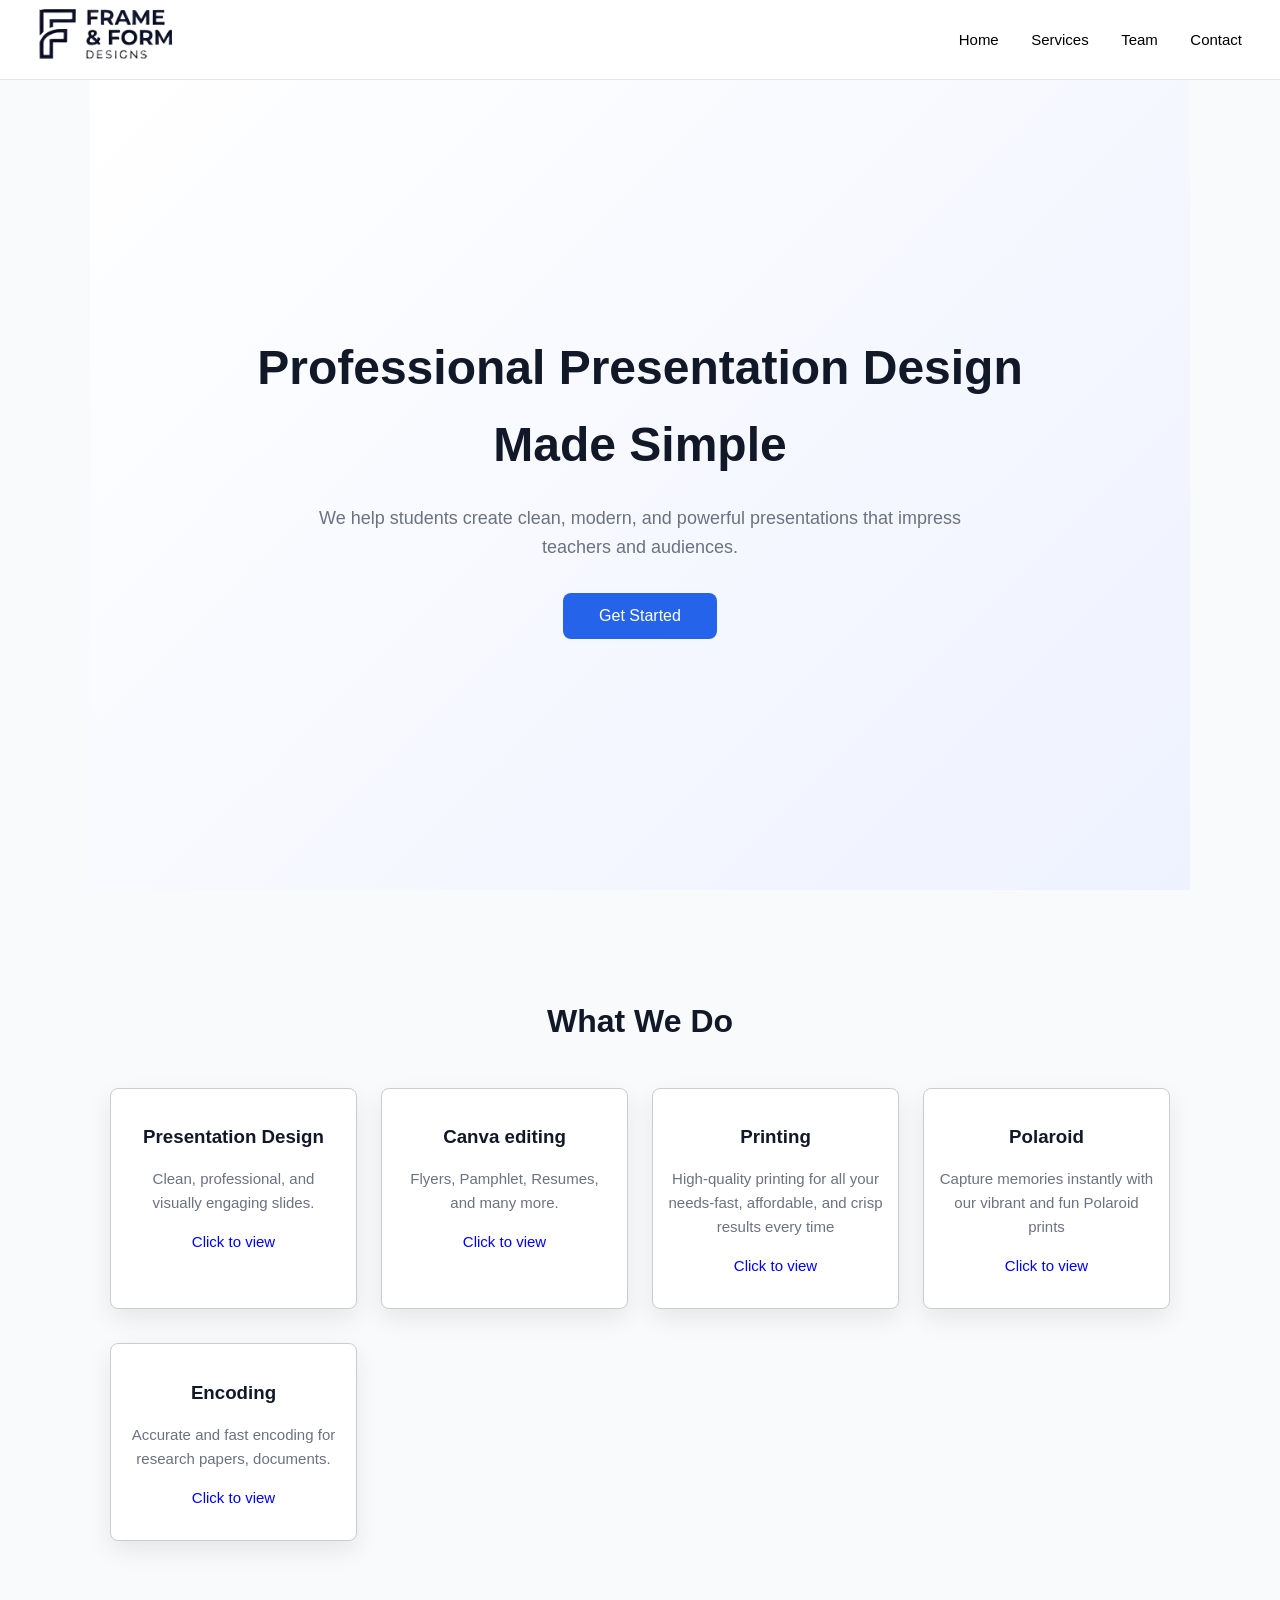
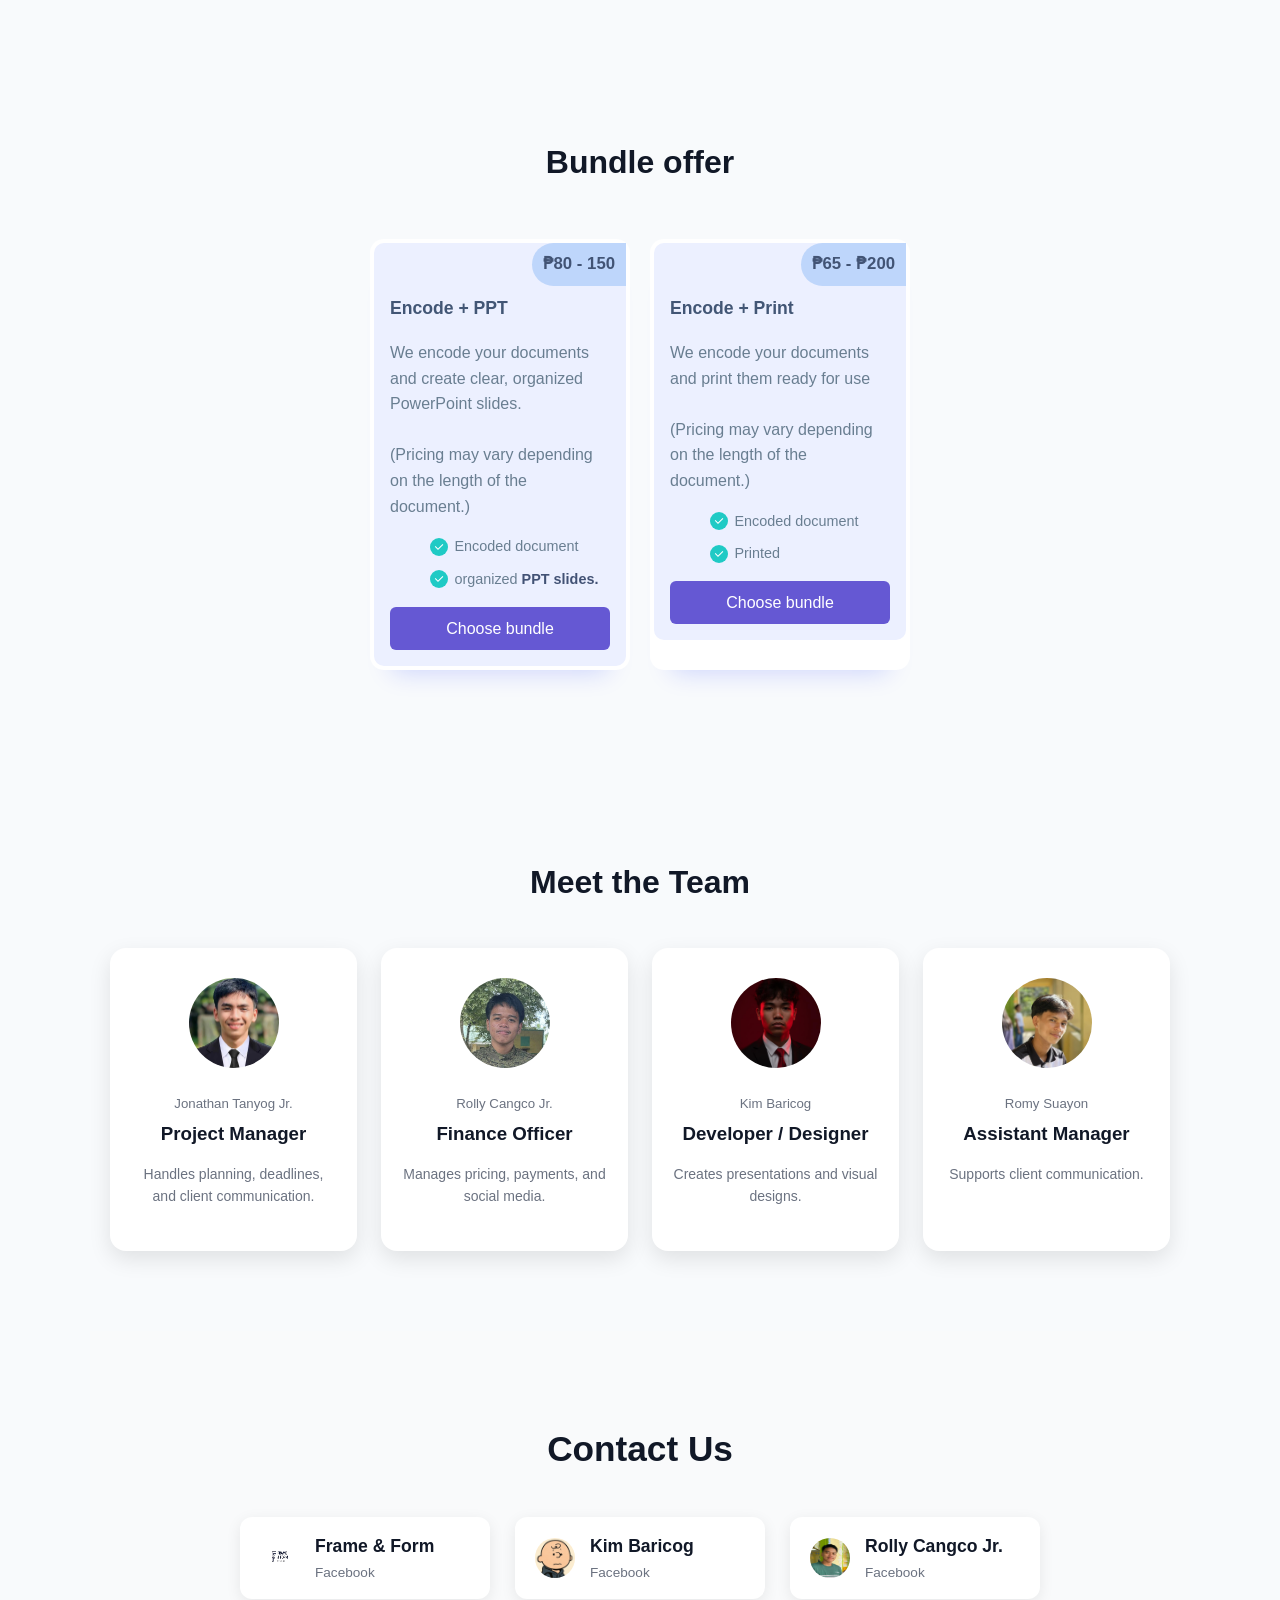
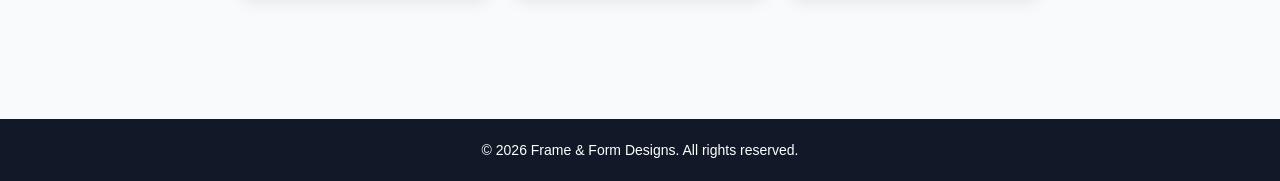
==== commit 67db2c33: "inital update" ====
--- a/index.html
+++ b/index.html
@@ -8,6 +8,7 @@
     <link rel="stylesheet" type="text/css" href="./static/main.css" />
     <link rel="stylesheet" type="text/css" href="./static/modes.css" />
     <link rel="stylesheet" type="text/css" href="./static/darkmode.css" />
+    <link rel="stylesheet" type="text/css" href="./static/bundleoofer.css" />
   </head>
 
   <body>
@@ -16,7 +17,7 @@
       <div class="name">
         <img id="img" src="static/logo.png" alt="Slidecraft Logo" />
       </div>
-      <div class="checkbox-wrapper-35">
+      <div id="modeswitch" class="checkbox-wrapper-35">
         <input
           value="private"
           name="switch"
@@ -39,7 +40,6 @@
       <div id="landing" class="landings">
         <a href="#main"><button>Home</button></a>
         <a href="#services"><button>Services</button></a>
-
         <a href="#team"><button>Team</button></a>
         <a href="#contact"><button>Contact</button></a>
       </div>
@@ -155,7 +155,125 @@
     </section>
 
     <!-- SAMPLES -->
-
+    <section id="bundle">
+      <h2>Bundle offer</h2>
+      <div class="plancontainer">
+        <div class="plan">
+          <div class="inner">
+            <span class="pricing">
+              <span> ₱80 - 150 </span>
+            </span>
+            <p class="title">Encode + PPT</p>
+            <p class="info">
+              We encode your documents and create clear, organized PowerPoint
+              slides. <br /><br />(Pricing may vary depending on the length of
+              the document.)
+            </p>
+            <ul class="features">
+              <li>
+                <span class="icon">
+                  <svg
+                    height="24"
+                    width="24"
+                    viewBox="0 0 24 24"
+                    xmlns="http://www.w3.org/2000/svg"
+                  >
+                    <path d="M0 0h24v24H0z" fill="none"></path>
+                    <path
+                      fill="currentColor"
+                      d="M10 15.172l9.192-9.193 1.415 1.414L10 18l-6.364-6.364 1.414-1.414z"
+                    ></path>
+                  </svg>
+                </span>
+                <span>Encoded document</span>
+              </li>
+              <li>
+                <span class="icon">
+                  <svg
+                    height="24"
+                    width="24"
+                    viewBox="0 0 24 24"
+                    xmlns="http://www.w3.org/2000/svg"
+                  >
+                    <path d="M0 0h24v24H0z" fill="none"></path>
+                    <path
+                      fill="currentColor"
+                      d="M10 15.172l9.192-9.193 1.415 1.414L10 18l-6.364-6.364 1.414-1.414z"
+                    ></path>
+                  </svg>
+                </span>
+                <span>organized <strong> PPT slides.</strong></span>
+              </li>
+            </ul>
+            <div class="action">
+              <a
+                class="button"
+                href="https://www.facebook.com/profile.php?id=61586541810285"
+              >
+                Choose bundle
+              </a>
+            </div>
+          </div>
+        </div>
+        <div class="plan">
+          <div class="inner">
+            <span class="pricing">
+              <span> ₱65 - ₱200 </span>
+            </span>
+            <p class="title">Encode + Print</p>
+            <p class="info">
+              We encode your documents and print them ready for use
+              <br /><br />(Pricing may vary depending on the length of the
+              document.)
+            </p>
+            <ul class="features">
+              <li>
+                <span class="icon">
+                  <svg
+                    height="24"
+                    width="24"
+                    viewBox="0 0 24 24"
+                    xmlns="http://www.w3.org/2000/svg"
+                  >
+                    <path d="M0 0h24v24H0z" fill="none"></path>
+                    <path
+                      fill="currentColor"
+                      d="M10 15.172l9.192-9.193 1.415 1.414L10 18l-6.364-6.364 1.414-1.414z"
+                    ></path>
+                  </svg>
+                </span>
+                <span>Encoded document</span>
+              </li>
+              <li>
+                <span class="icon">
+                  <svg
+                    height="24"
+                    width="24"
+                    viewBox="0 0 24 24"
+                    xmlns="http://www.w3.org/2000/svg"
+                  >
+                    <path d="M0 0h24v24H0z" fill="none"></path>
+                    <path
+                      fill="currentColor"
+                      d="M10 15.172l9.192-9.193 1.415 1.414L10 18l-6.364-6.364 1.414-1.414z"
+                    ></path>
+                  </svg>
+                </span>
+                <span>Printed</span>
+              </li>
+            </ul>
+            <div class="action">
+              <a
+                class="button"
+                href="https://www.facebook.com/profile.php?id=61586541810285"
+              >
+                Choose bundle
+              </a>
+            </div>
+          </div>
+        </div>
+      </div>
+    </section>
     <!-- TEAM -->
     <section id="team">
       <h2>Meet the Team</h2>
--- a/static/main.css
+++ b/static/main.css
@@ -32,6 +32,7 @@
   justify-content: space-between;
   align-items: center;
   border-bottom: 1px solid #e5e7eb;
+  font-family: "Segoe UI", Arial, sans-serif;
 }
 
 .name img {
@@ -216,6 +217,21 @@
   font-size: 14px;
   margin-top: 60px;
 }
+#bundle {
+  display: flex;
+  justify-content: center;
+  align-items: center;
+  flex-direction: column;
+  gap: 10px;
+}
+.plancontainer {
+  display: flex;
+  flex-direction: row;
+  gap: 20px;
+}
+#modeswitch {
+  display: none;
+}
 /* ================= MOBILE OPTIMIZATION ================= */
 @media (max-width: 768px) {
   /* HEADER */
@@ -224,7 +240,21 @@
     flex-direction: column;
     gap: 10px;
   }
-
+  #bundle {
+    display: flex;
+    justify-content: center;
+    align-items: center;
+    flex-direction: column;
+    gap: 10px;
+  }
+  .plancontainer {
+    display: flex;
+    flex-direction: column;
+    gap: 20px;
+  }
+  #modeswitch {
+    display: block;
+  }
   .landings {
     display: flex;
     flex-wrap: wrap;
@@ -233,8 +263,8 @@
   }
 
   .landings button {
-    font-size: 10px;
-    font-weight: bold;
+    font-size: 15px;
+
     overflow: none;
   }
   .landings button:active,
@@ -342,7 +372,6 @@
 }
 #clickview {
   color: blue;
-  text-decoration: underline;
 }
 #contact {
   padding: 60px 20px;
--- a/static/darkmode.css
+++ b/static/darkmode.css
@@ -24,6 +24,12 @@
   color: white;
   transition: background-color 0.3s ease, color 0.3s ease;
 }
+.dark .plan .inner {
+  background-color: #070b1a;
+  color: white;
+
+  transition: background-color 0.3s ease, color 0.3s ease;
+}
 
 .dark #sample button {
   background-color: #020a1a;
@@ -39,3 +45,6 @@
 .dark #contact {
   background-color: var(--primary);
 }
+.dark #contact h2 {
+  color: white;
+}
--- a/static/bundleoofer.css
+++ b/static/bundleoofer.css
@@ -0,0 +1,118 @@
+.plan {
+  border-radius: 14px;
+  box-shadow: 0 24px 24px -22px rgba(0, 38, 255, 0.18);
+  padding: 4px;
+  background-color: #fff;
+  color: #697e91;
+  max-width: 260px;
+}
+
+.plan strong {
+  font-weight: 600;
+  color: #425275;
+}
+
+.plan .inner {
+  align-items: center;
+  padding: 16px;
+  padding-top: 34px;
+  background-color: #ecf0ff;
+  border-radius: 10px;
+  position: relative;
+}
+
+.plan .pricing {
+  position: absolute;
+  top: 0;
+  right: 0;
+  background-color: #bed6fb;
+  border-radius: 99em 0 0 99em;
+  display: flex;
+  align-items: center;
+  padding: 0.5em 0.65em;
+  font-size: 1.05rem;
+  font-weight: 600;
+  color: #425475;
+}
+
+.plan .pricing small {
+  color: #707a91;
+  font-size: 0.7em;
+  margin-left: 0.25em;
+}
+
+.plan .title {
+  font-weight: 600;
+  font-size: 1.1rem;
+  color: #425675;
+}
+
+.plan .title + * {
+  margin-top: 0.6rem;
+}
+
+.plan .info + * {
+  margin-top: 0.85rem;
+}
+
+.plan .features {
+  display: flex;
+  flex-direction: column;
+}
+
+.plan .features li {
+  display: flex;
+  align-items: center;
+  gap: 0.4rem;
+  font-size: 0.9rem;
+}
+
+.plan .features li + * {
+  margin-top: 0.6rem;
+}
+
+.plan .features .icon {
+  background-color: #1fcac5;
+  display: inline-flex;
+  align-items: center;
+  justify-content: center;
+  color: #fff;
+  border-radius: 50%;
+  width: 18px;
+  height: 18px;
+}
+
+.plan .features .icon svg {
+  width: 12px;
+  height: 12px;
+}
+
+.plan .features + * {
+  margin-top: 1rem;
+}
+
+.plan .action {
+  width: 100%;
+  display: flex;
+  align-items: center;
+  justify-content: end;
+}
+
+.plan .button {
+  background-color: #6558d3;
+  border-radius: 6px;
+  color: #fff;
+  font-weight: 500;
+  font-size: 1rem;
+  text-align: center;
+  border: 0;
+  outline: 0;
+  width: 100%;
+  padding: 0.55em 0.65em;
+  text-decoration: none;
+}
+
+.plan .button:hover,
+.plan .button:focus {
+  background-color: #4133b7;
+}
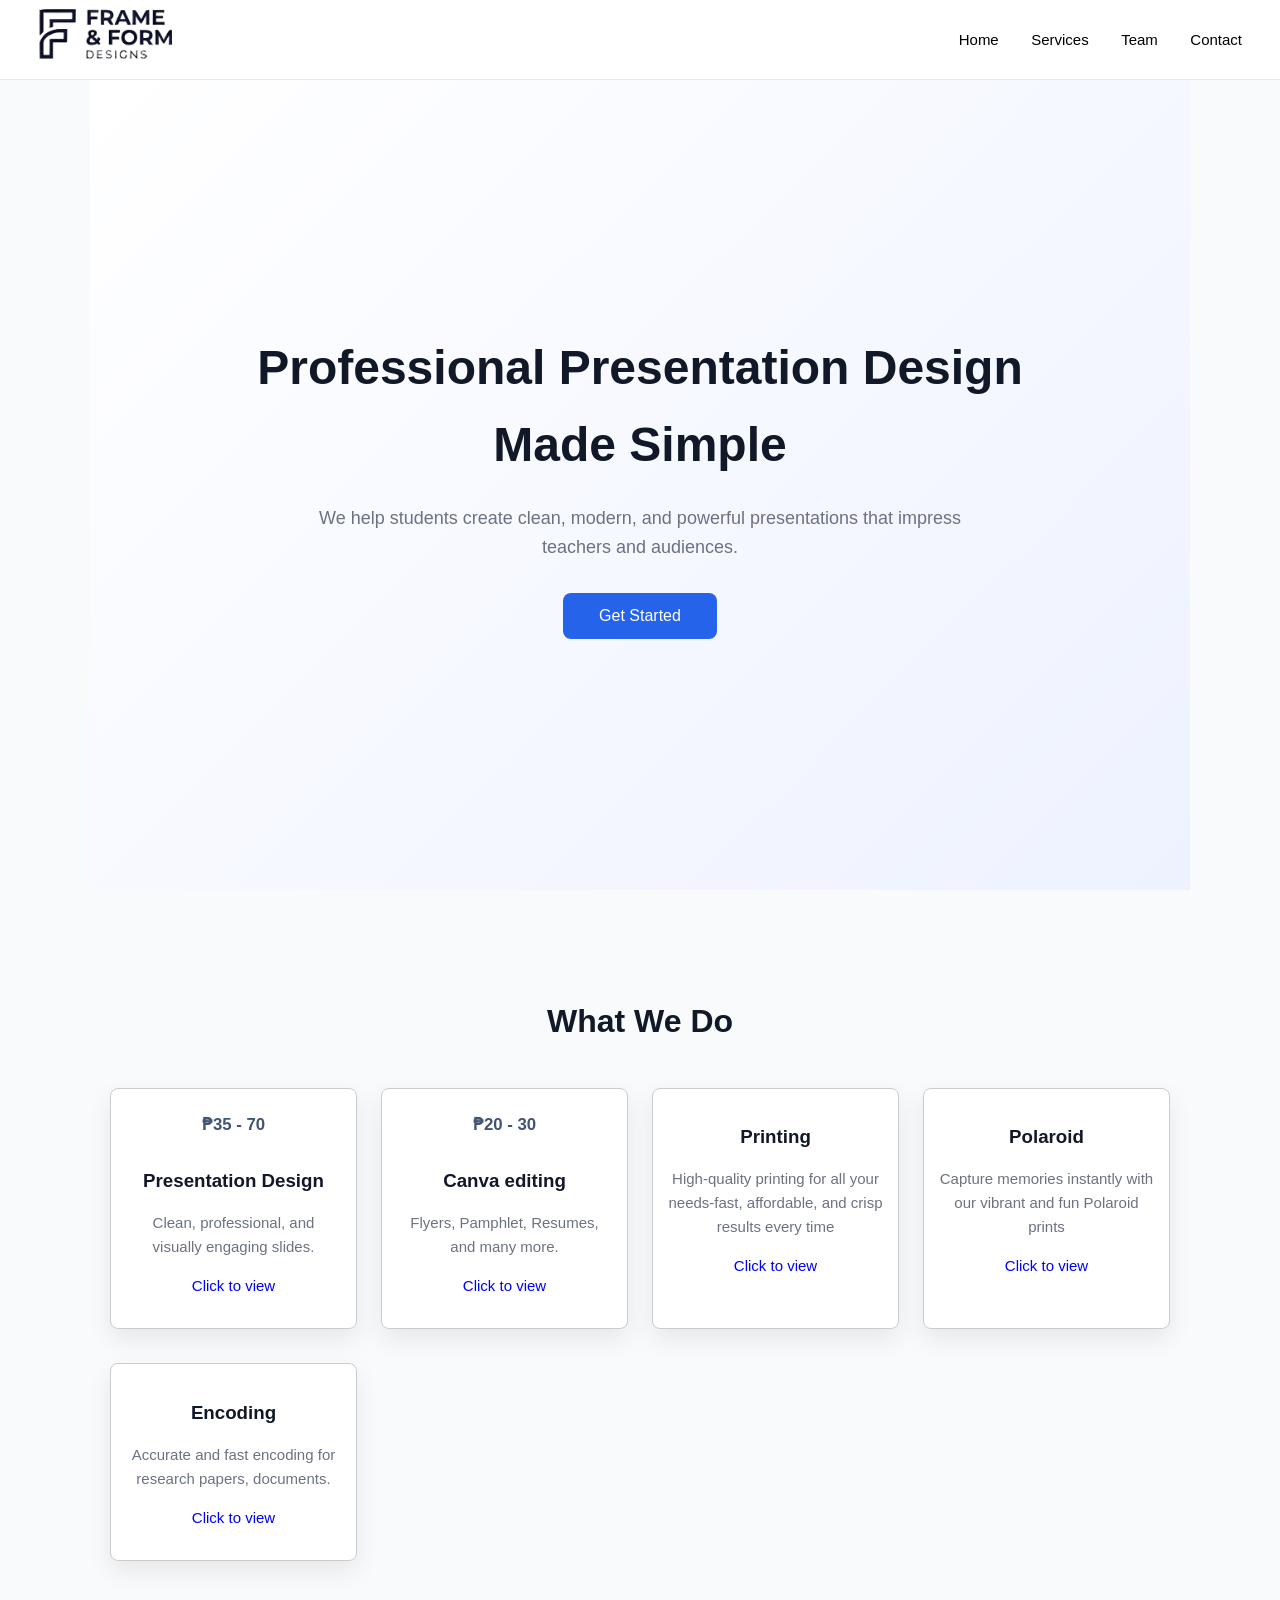
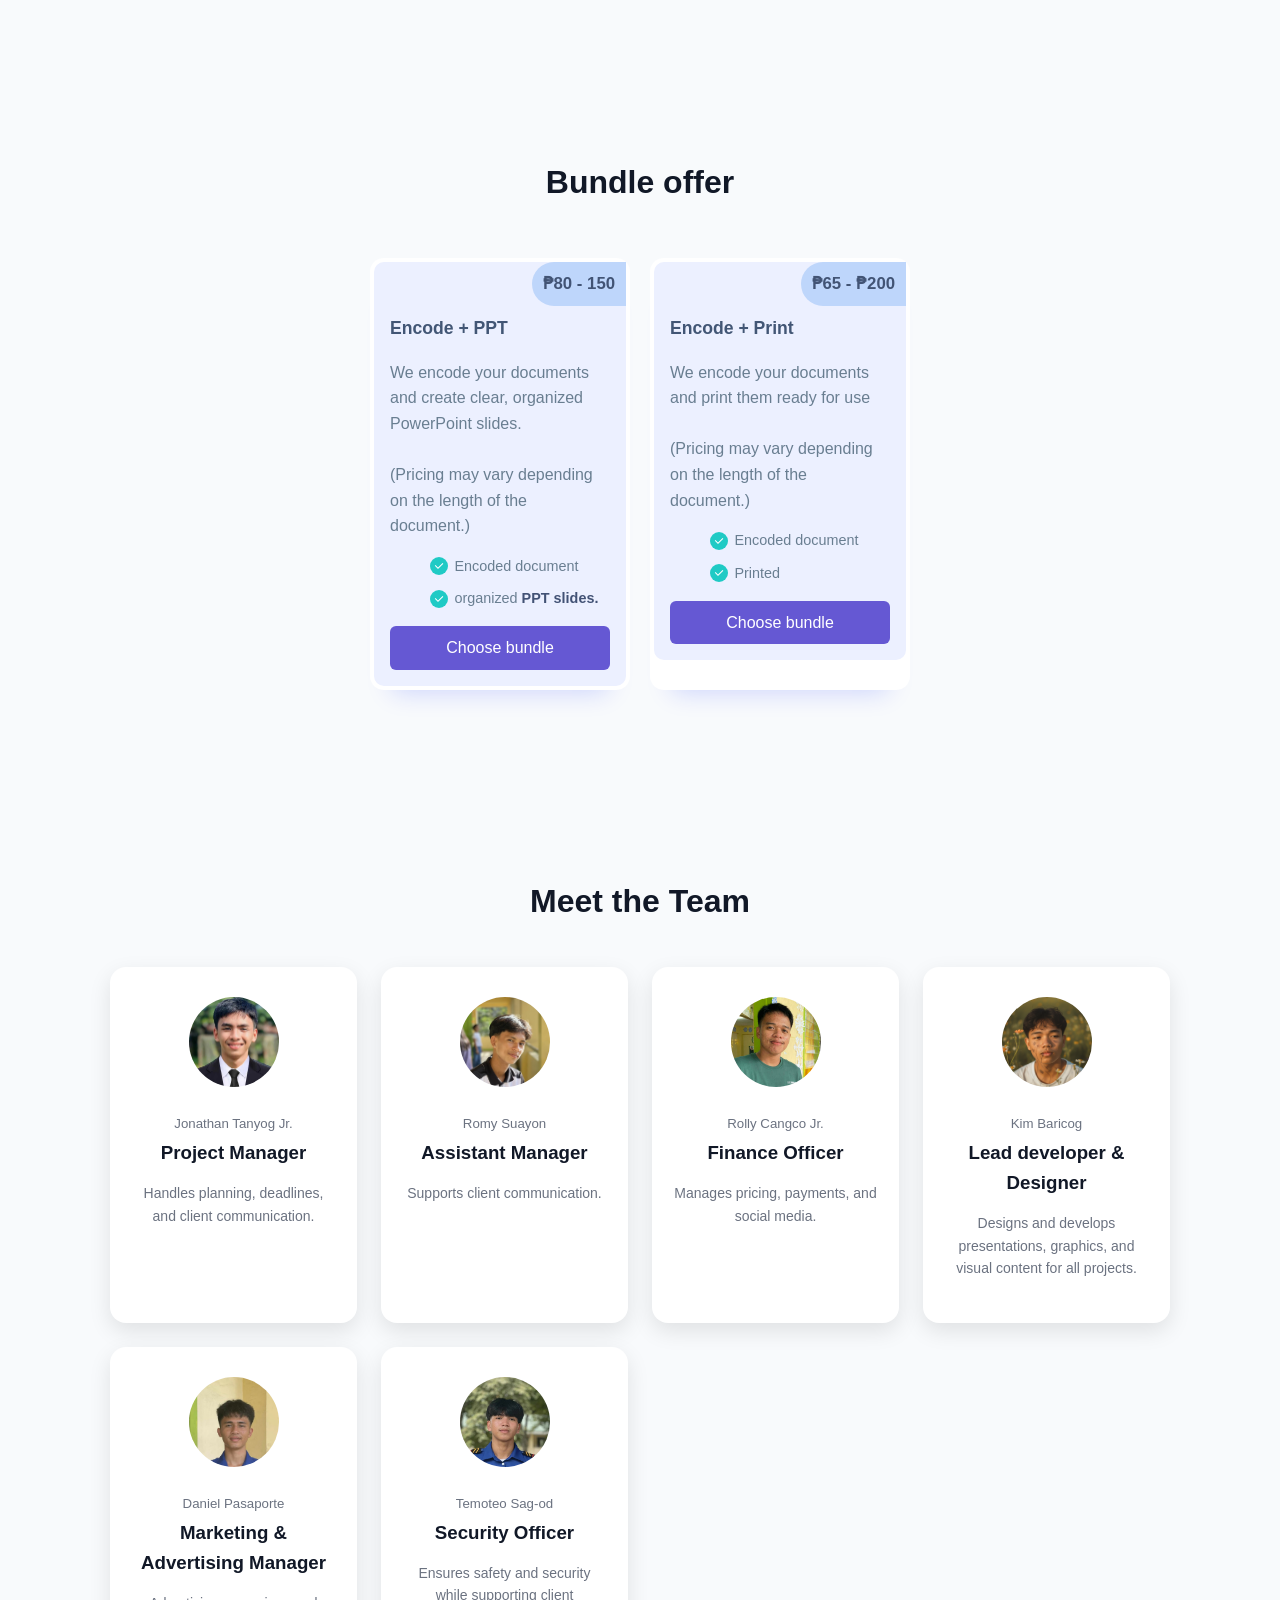
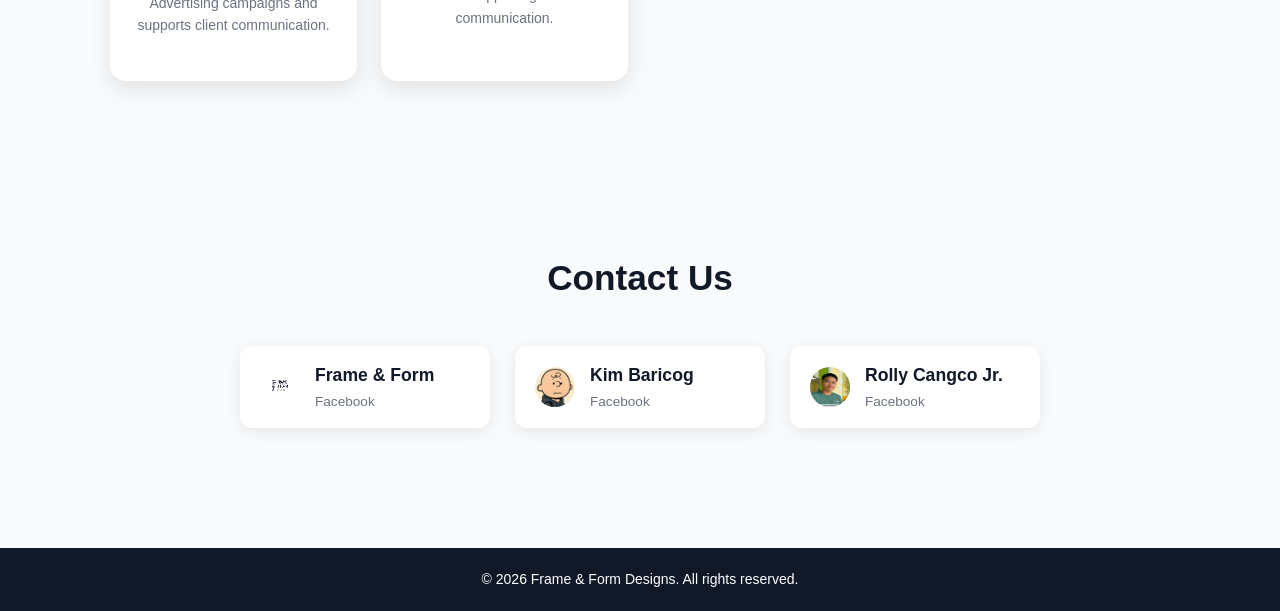
==== commit b63c5ebd: "2.1 update" ====
--- a/index.html
+++ b/index.html
@@ -62,6 +62,9 @@
       <h2>What We Do</h2>
       <div class="services">
         <div class="service" onclick="toggleService(this)">
+          <span class="pricingser">
+            <span> ₱35 - 70 </span>
+          </span>
           <h3>Presentation Design</h3>
           <p>Clean, professional, and visually engaging slides.</p>
           <p id="clickview">Click to view</p>
@@ -86,6 +89,9 @@
         </div>
 
         <div class="service" onclick="toggleService(this)">
+          <span class="pricingser">
+            <span> ₱20 - 30 </span>
+          </span>
           <h3>Canva editing</h3>
           <p>Flyers, Pamphlet, Resumes, and many more.</p>
           <p id="clickview">Click to view</p>
@@ -284,26 +290,44 @@
           <h3>Project Manager</h3>
           <p>Handles planning, deadlines, and client communication.</p>
         </div>
-
-        <div class="member">
-          <img src="static/photo/cangco.jpg" />
-          <h5>Rolly Cangco Jr.</h5>
-          <h3>Finance Officer</h3>
-          <p>Manages pricing, payments, and social media.</p>
-        </div>
-
-        <div class="member">
-          <img src="static/photo/kim.jpg" />
-          <h5>Kim Baricog</h5>
-          <h3>Developer / Designer</h3>
-          <p>Creates presentations and visual designs.</p>
-        </div>
-
         <div class="member">
           <img src="static/photo/romy.jpg" />
           <h5>Romy Suayon</h5>
           <h3>Assistant Manager</h3>
           <p>Supports client communication.</p>
+        </div>
+
+        <div class="member">
+          <img src="static/photo/rollyc.jpg" />
+          <h5>Rolly Cangco Jr.</h5>
+          <h3>Finance Officer</h3>
+          <p>Manages pricing, payments, and social media.</p>
+        </div>
+
+        <div class="member">
+          <img src="static/photo/example.png" />
+          <h5>Kim Baricog</h5>
+          <h3>Lead developer & Designer</h3>
+          <p>
+            Designs and develops presentations, graphics, and visual content for
+            all projects.
+          </p>
+        </div>
+
+        <div class="member">
+          <img src="static/photo/pasaporte.jpg" />
+          <h5>Daniel Pasaporte</h5>
+          <h3>Marketing & Advertising Manager</h3>
+          <p>Advertising campaigns and supports client communication.</p>
+        </div>
+
+        <div class="member">
+          <img src="static/photo/sagod.jpg" />
+          <h5>Temoteo Sag-od</h5>
+          <h3>Security Officer</h3>
+          <p>
+            Ensures safety and security while supporting client communication.
+          </p>
         </div>
       </div>
     </section>
--- a/static/bundleoofer.css
+++ b/static/bundleoofer.css
@@ -34,7 +34,16 @@
   font-weight: 600;
   color: #425475;
 }
-
+#services .pricingser {
+  border-radius: 10px;
+  display: flex;
+  align-items: center;
+  justify-content: center;
+  padding: 0.5em;
+  font-size: 1.05rem;
+  font-weight: 600;
+  color: #425475;
+}
 .plan .pricing small {
   color: #707a91;
   font-size: 0.7em;
